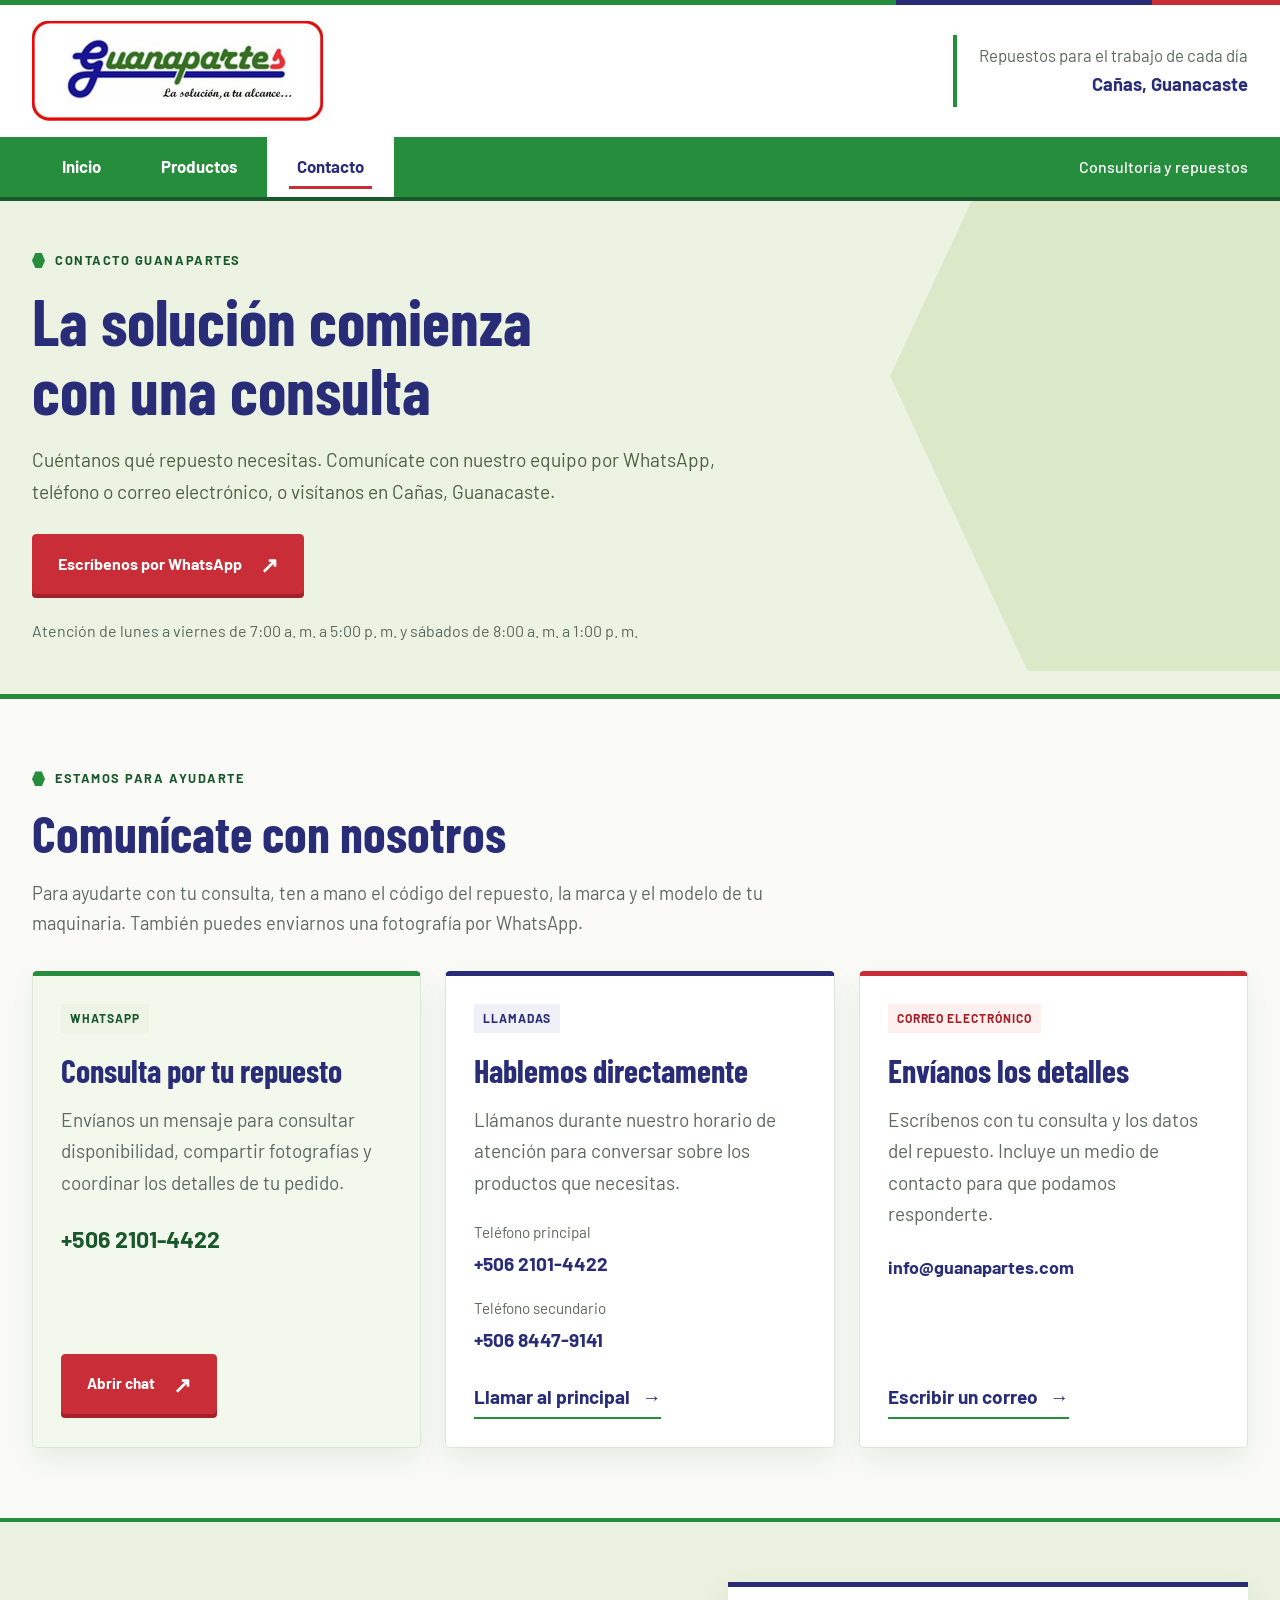
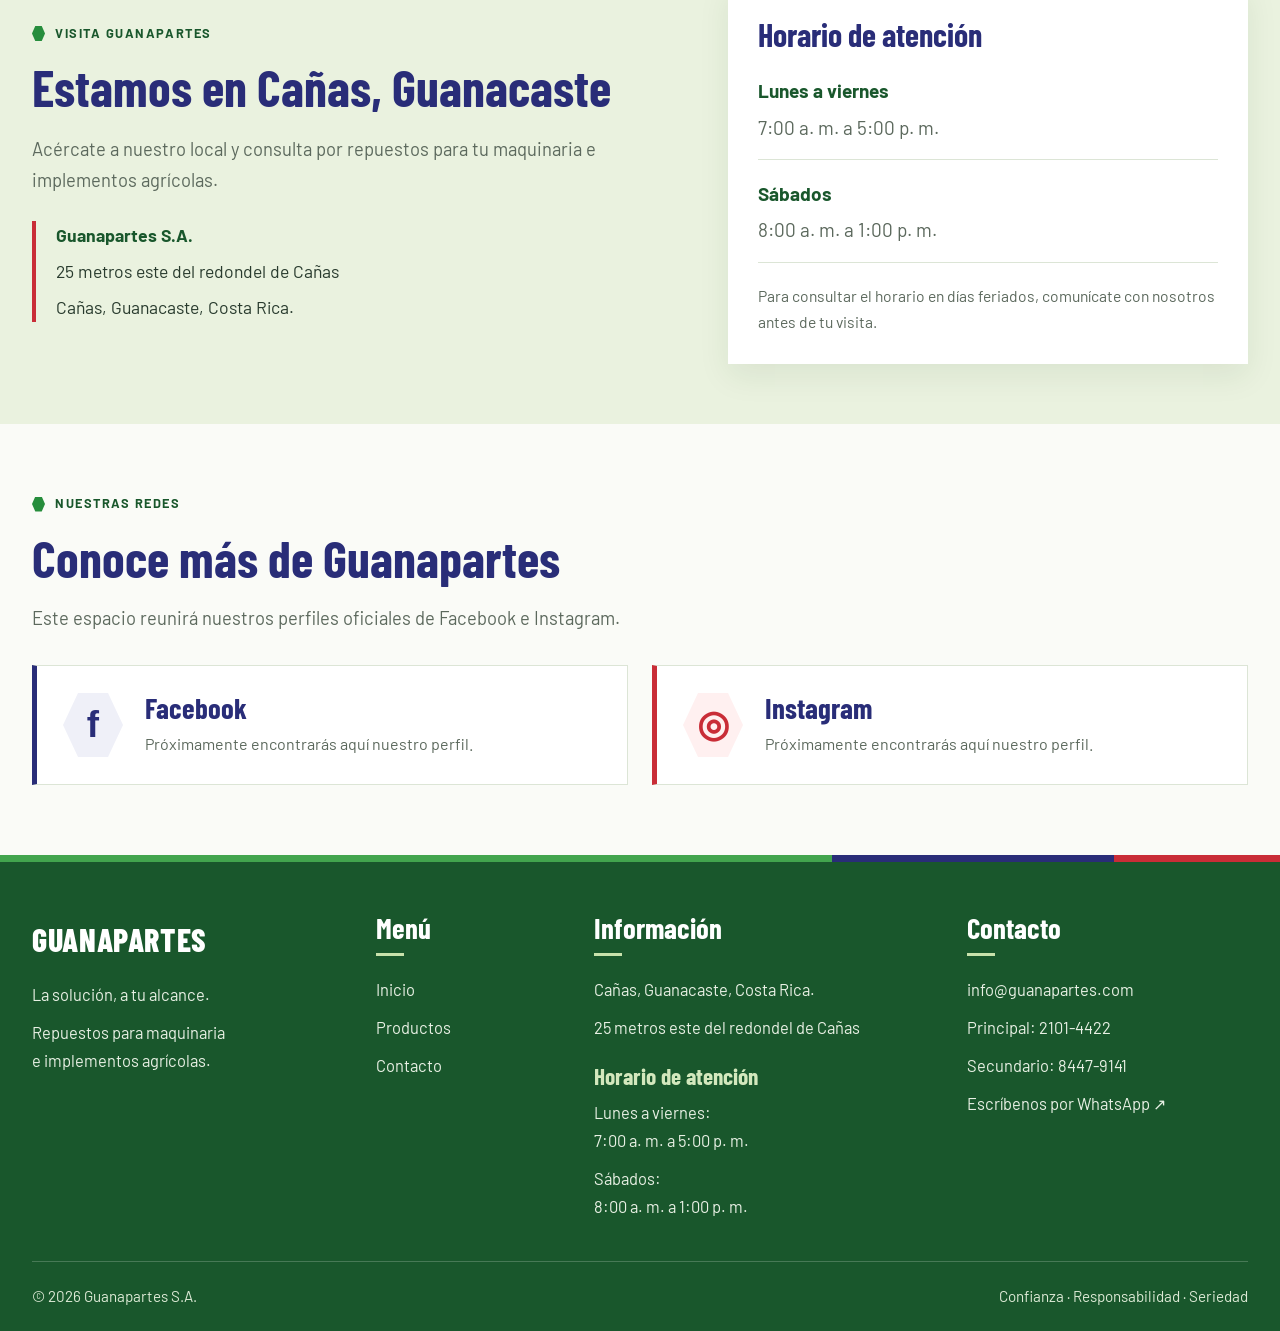
==== contacto.html @ ba45fb4c "Agregar pagina web de Guanapartes para demostracion" ====
<!DOCTYPE html>
<html lang="es">

<head>
  <meta charset="UTF-8">

  <meta
    name="viewport"
    content="width=device-width, initial-scale=1.0"
  >

  <meta
    name="description"
    content="Contacta a Guanapartes en Cañas, Guanacaste. Consulta repuestos por WhatsApp, teléfono o correo electrónico. Conoce nuestra dirección y horario de atención."
  >

  <title>Guanapartes | Contacto</title>

  <link rel="stylesheet" href="./estilos.css">

  <script src="./script.js" defer></script>
</head>

<body>

  <a class="saltar" href="#contenido">
    Saltar al contenido
  </a>

  <!-- ENCABEZADO -->
  <header>

    <div class="cabecera contenedor">

      <a
        class="logo"
        href="index.html"
        aria-label="Guanapartes, inicio"
      >
        <img
          src="logogua.jpeg"
          alt="Guanapartes — La solución, a tu alcance"
        >
      </a>

      <p class="ubicacion">
        Repuestos para el trabajo de cada día<br>
        <strong>Cañas, Guanacaste</strong>
      </p>

    </div>

    <!-- NAVEGACIÓN -->
    <div class="barra-menu">

      <nav
        class="contenedor navegacion"
        aria-label="Navegación principal"
      >

        <div id="menu" class="enlaces">

          <a href="index.html">
            Inicio
          </a>

          <a href="productos.html">
            Productos
          </a>

          <a href="contacto.html" aria-current="page">
            Contacto
          </a>

        </div>

        <p class="menu-nota">
          Consultoría y repuestos
        </p>

      </nav>

    </div>

  </header>

  <main id="contenido">

    <!-- PRESENTACIÓN DE CONTACTO -->
    <section
      class="encabezado-productos portada-contacto"
      aria-labelledby="titulo-contacto"
    >

      <div class="contenedor">

        <p class="etiqueta">
          CONTACTO GUANAPARTES
        </p>

        <h1 id="titulo-contacto">
          La solución comienza con una consulta
        </h1>

        <p class="intro">
          Cuéntanos qué repuesto necesitas. Comunícate con nuestro
          equipo por WhatsApp, teléfono o correo electrónico,
          o visítanos en Cañas, Guanacaste.
        </p>

        <a
          class="boton contacto-boton-principal"
          href="https://wa.me/50621014422?text=Hola%2C%20quisiera%20consultar%20por%20un%20repuesto%20en%20Guanapartes."
          target="_blank"
          rel="noopener noreferrer"
        >
          Escríbenos por WhatsApp
          <span aria-hidden="true">↗</span>
        </a>

        <p class="contacto-nota-portada">
          Atención de lunes a viernes de 7:00 a. m. a 5:00 p. m.
          y sábados de 8:00 a. m. a 1:00 p. m.
        </p>

      </div>

    </section>

    <!-- MEDIOS DE CONTACTO -->
    <section
      class="contenedor seccion"
      aria-labelledby="titulo-medios"
    >

      <div class="contacto-encabezado">

        <p class="etiqueta">
          ESTAMOS PARA AYUDARTE
        </p>

        <h2 id="titulo-medios">
          Comunícate con nosotros
        </h2>

        <p>
          Para ayudarte con tu consulta, ten a mano el código
          del repuesto, la marca y el modelo de tu maquinaria.
          También puedes enviarnos una fotografía por WhatsApp.
        </p>

      </div>

      <div class="contacto-tarjetas">

        <!-- WHATSAPP -->
        <article
          class="contacto-tarjeta contacto-tarjeta-verde"
          aria-labelledby="titulo-whatsapp"
        >

          <span class="contacto-distintivo">
            WHATSAPP
          </span>

          <h3 id="titulo-whatsapp">
            Consulta por tu repuesto
          </h3>

          <p>
            Envíanos un mensaje para consultar disponibilidad,
            compartir fotografías y coordinar los detalles
            de tu pedido.
          </p>

          <p class="contacto-dato">
            +506 2101-4422
          </p>

          <a
            class="boton"
            href="https://wa.me/50621014422?text=Hola%2C%20quisiera%20consultar%20por%20un%20repuesto%20en%20Guanapartes."
            target="_blank"
            rel="noopener noreferrer"
          >
            Abrir chat
            <span aria-hidden="true">↗</span>
          </a>

        </article>

        <!-- TELÉFONOS -->
        <article
          class="contacto-tarjeta contacto-tarjeta-azul"
          aria-labelledby="titulo-telefonos"
        >

          <span class="contacto-distintivo">
            LLAMADAS
          </span>

          <h3 id="titulo-telefonos">
            Hablemos directamente
          </h3>

          <p>
            Llámanos durante nuestro horario de atención
            para conversar sobre los productos que necesitas.
          </p>

          <div class="contacto-telefonos">

            <div>
              <span>Teléfono principal</span>

              <a href="tel:+50621014422">
                +506 2101-4422
              </a>
            </div>

            <div>
              <span>Teléfono secundario</span>

              <a href="tel:+50684479141">
                +506 8447-9141
              </a>
            </div>

          </div>

          <a
            class="enlace"
            href="tel:+50621014422"
          >
            Llamar al principal
            <span aria-hidden="true">→</span>
          </a>

        </article>

        <!-- CORREO -->
        <article
          class="contacto-tarjeta contacto-tarjeta-roja"
          aria-labelledby="titulo-correo"
        >

          <span class="contacto-distintivo">
            CORREO ELECTRÓNICO
          </span>

          <h3 id="titulo-correo">
            Envíanos los detalles
          </h3>

          <p>
            Escríbenos con tu consulta y los datos del repuesto.
            Incluye un medio de contacto para que podamos
            responderte.
          </p>

          <p class="contacto-correo">
            <a href="mailto:info@guanapartes.com">
              info@guanapartes.com
            </a>
          </p>

          <a
            class="enlace"
            href="mailto:info@guanapartes.com?subject=Consulta%20de%20repuestos"
          >
            Escribir un correo
            <span aria-hidden="true">→</span>
          </a>

        </article>

      </div>

    </section>

    <!-- DIRECCIÓN Y HORARIO -->
    <section
      class="contacto-visita"
      aria-labelledby="titulo-ubicacion"
    >

      <div class="contenedor contacto-visita-interior">

        <div class="contacto-direccion">

          <p class="etiqueta">
            VISITA GUANAPARTES
          </p>

          <h2 id="titulo-ubicacion">
            Estamos en Cañas, Guanacaste
          </h2>

          <p>
            Acércate a nuestro local y consulta por repuestos
            para tu maquinaria e implementos agrícolas.
          </p>

          <address>
            <strong>Guanapartes S.A.</strong>

            <span>
              25 metros este del redondel de Cañas
            </span>

            <span>
              Cañas, Guanacaste, Costa Rica.
            </span>
          </address>

        </div>

        <div class="contacto-horario">

          <h3>
            Horario de atención
          </h3>

          <dl>

            <div>
              <dt>Lunes a viernes</dt>

              <dd>
                <time datetime="07:00">7:00 a. m.</time>
                a
                <time datetime="17:00">5:00 p. m.</time>
              </dd>
            </div>

            <div>
              <dt>Sábados</dt>

              <dd>
                <time datetime="08:00">8:00 a. m.</time>
                a
                <time datetime="13:00">1:00 p. m.</time>
              </dd>
            </div>

          </dl>

          <p>
            Para consultar el horario en días feriados,
            comunícate con nosotros antes de tu visita.
          </p>

        </div>

      </div>

    </section>

    <!-- REDES SOCIALES -->
    <section
      class="contenedor seccion"
      aria-labelledby="titulo-redes"
    >

      <div class="contacto-encabezado">

        <p class="etiqueta">
          NUESTRAS REDES
        </p>

        <h2 id="titulo-redes">
          Conoce más de Guanapartes
        </h2>

        <p>
          Este espacio reunirá nuestros perfiles oficiales
          de Facebook e Instagram.
        </p>

      </div>

      <div class="contacto-redes">

        <!-- FACEBOOK -->
        <article class="contacto-red contacto-red-facebook">

          <span
            class="contacto-red-simbolo"
            aria-hidden="true"
          >
            f
          </span>

          <div>

            <h3>Facebook</h3>

            <p class="contacto-red-pendiente">
              Próximamente encontrarás aquí nuestro perfil.
            </p>

            <!--
              Cuando tengas el enlace oficial, reemplaza
              el párrafo anterior por un enlace como este:

              <a
                class="enlace"
                href="ENLACE_OFICIAL_DE_FACEBOOK"
                target="_blank"
                rel="noopener noreferrer"
              >
                Visitar Facebook
              </a>
            -->

          </div>

        </article>

        <!-- INSTAGRAM -->
        <article class="contacto-red contacto-red-instagram">

          <span
            class="contacto-red-simbolo"
            aria-hidden="true"
          >
            ◎
          </span>

          <div>

            <h3>Instagram</h3>

            <p class="contacto-red-pendiente">
              Próximamente encontrarás aquí nuestro perfil.
            </p>

            <!--
              Cuando tengas el enlace oficial, reemplaza
              el párrafo anterior por un enlace como este:

              <a
                class="enlace"
                href="ENLACE_OFICIAL_DE_INSTAGRAM"
                target="_blank"
                rel="noopener noreferrer"
              >
                Visitar Instagram
              </a>
            -->

          </div>

        </article>

      </div>

    </section>

  </main>

  <!-- PIE DE PÁGINA -->
  <footer>

    <div class="contenedor pie">

      <!-- PRESENTACIÓN -->
      <div class="pie-presentacion">

        <p class="nombre-pie">
          GUANAPARTES
        </p>

        <p>
          La solución, a tu alcance.
        </p>

        <p>
          Repuestos para maquinaria<br>
          e implementos agrícolas.
        </p>

      </div>

      <!-- NAVEGACIÓN -->
      <nav aria-label="Navegación del pie">

        <h2>Menú</h2>

        <ul>
          <li>
            <a href="index.html">Inicio</a>
          </li>

          <li>
            <a href="productos.html">Productos</a>
          </li>

          <li>
            <a href="contacto.html" aria-current="page">
              Contacto
            </a>
          </li>
        </ul>

      </nav>

      <!-- INFORMACIÓN -->
      <div>

        <h2>Información</h2>

        <p>Cañas, Guanacaste, Costa Rica.</p>

        <p>
          25 metros este del redondel de Cañas
        </p>

        <h3>Horario de atención</h3>

        <p>
          Lunes a viernes:<br>
          7:00 a. m. a 5:00 p. m.
        </p>

        <p>
          Sábados:<br>
          8:00 a. m. a 1:00 p. m.
        </p>

      </div>

      <!-- CONTACTO -->
      <div>

        <h2>Contacto</h2>

        <p>
          <a href="mailto:info@guanapartes.com">
            info@guanapartes.com
          </a>
        </p>

        <p>
          Principal:
          <a href="tel:+50621014422">
            2101-4422
          </a>
        </p>

        <p>
          Secundario:
          <a href="tel:+50684479141">
            8447-9141
          </a>
        </p>

        <p>
          <a
            href="https://wa.me/50621014422?text=Hola%2C%20quisiera%20consultar%20por%20un%20repuesto%20en%20Guanapartes."
            target="_blank"
            rel="noopener noreferrer"
          >
            Escríbenos por WhatsApp ↗
          </a>
        </p>

      </div>

    </div>

    <div class="contenedor pie-inferior">

      <p>
        © <span id="anio">2026</span> Guanapartes S.A.
      </p>

      <p>
        Confianza · Responsabilidad · Seriedad
      </p>

    </div>

  </footer>

</body>
</html>
---- estilos.css ----
@import url("https://fonts.googleapis.com/css2?family=Barlow:wght@400;500;600;700&family=Barlow+Condensed:wght@600;700;800&display=swap");

/* =========================================
   BASE Y COLORES
========================================= */

:root {
  --verde: #268d3c;
  --verde-medio: #42a54e;
  --verde-oscuro: #19572c;
  --verde-profundo: #123d22;
  --verde-claro: #edf4e6;
  --verde-luminoso: #c8e2ac;

  --azul: #292d78;
  --azul-oscuro: #20245c;
  --azul-claro: #eff0f8;

  --rojo: #c92d37;
  --rojo-oscuro: #a62029;
  --rojo-claro: #fff0f0;

  --blanco: #ffffff;
  --fondo: #fafbf7;
  --texto: #293b2e;
  --texto-suave: #5c695d;
  --borde: #dce5d6;

  --fuente-texto: "Barlow", Arial, sans-serif;
  --fuente-titulos: "Barlow Condensed", Arial, sans-serif;

  --sombra: 0 12px 30px rgba(25, 65, 30, 0.08);
}

*,
*::before,
*::after {
  box-sizing: border-box;
}

html {
  scroll-behavior: smooth;
  scroll-padding-top: 24px;
}

body {
  margin: 0;
  background: var(--fondo);
  color: var(--texto);
  font-family: var(--fuente-texto);
  font-size: 19px;
  line-height: 1.65;
}

h1,
h2,
h3,
h4,
p,
figure,
dl {
  margin: 0;
}

h1,
h2,
h3,
h4 {
  font-family: var(--fuente-titulos);
  font-weight: 700;
  line-height: 1.08;
  text-wrap: balance;
}

h2 {
  color: var(--azul);
  font-size: clamp(2.3rem, 4vw, 3.5rem);
}

h3 {
  font-size: 1.8rem;
}

p + p {
  margin-top: 16px;
}

a {
  color: inherit;
  text-decoration: none;
}

button,
input,
select,
textarea {
  font: inherit;
}

button {
  cursor: pointer;
}

button:disabled {
  cursor: default;
  opacity: 0.5;
}

img {
  display: block;
  max-width: 100%;
  height: auto;
}

[hidden] {
  display: none !important;
}

::selection {
  background: var(--verde-luminoso);
  color: var(--verde-profundo);
}

:focus-visible {
  outline: 3px solid var(--azul);
  outline-offset: 5px;
}

.contenedor {
  width: min(1240px, calc(100% - 64px));
  margin-inline: auto;
}

.seccion {
  padding-block: 70px;
}

main,
section,
.contenedor {
  min-width: 0;
}

.saltar {
  position: fixed;
  top: 12px;
  left: 12px;
  z-index: 100;
  padding: 12px 20px;
  background: var(--blanco);
  color: var(--azul);
  border: 2px solid var(--azul);
  transform: translateY(-180%);
}

.saltar:focus {
  transform: translateY(0);
}

/* =========================================
   ENCABEZADO
========================================= */

header {
  position: relative;
  z-index: 10;
  background: var(--blanco);
}

header::before {
  content: "";
  display: block;
  height: 5px;
  background: linear-gradient(
    to right,
    var(--verde) 0% 70%,
    var(--azul) 70% 90%,
    var(--rojo) 90% 100%
  );
}

.cabecera.contenedor,
.navegacion.contenedor {
  width: calc(100% - 64px);
  max-width: none;
}

.cabecera {
  display: flex;
  align-items: center;
  justify-content: space-between;
  gap: 30px;
  min-height: 122px;
  padding-block: 16px;
}

.logo {
  display: inline-flex;
  align-items: center;
  flex-shrink: 0;
}

.logo img {
  width: 320px;
  max-height: 100px;
  object-fit: contain;
  object-position: left center;
}

.ubicacion {
  margin: 0 0 0 auto;
  padding: 8px 0 8px 22px;
  border-left: 4px solid var(--verde);
  color: var(--texto-suave);
  font-size: 1.05rem;
  text-align: right;
  line-height: 1.5;
}

.ubicacion strong {
  display: inline-block;
  margin-top: 3px;
  color: var(--azul);
  font-size: 1.15rem;
}

/* =========================================
   MENÚ VERDE
========================================= */

.barra-menu {
  background: var(--verde);
  border-bottom: 4px solid var(--verde-oscuro);
}

.navegacion {
  display: flex;
  align-items: center;
  justify-content: space-between;
  gap: 24px;
}

.enlaces {
  display: flex;
  align-items: stretch;
}

.enlaces a {
  position: relative;
  display: inline-flex;
  align-items: center;
  justify-content: center;
  min-height: 60px;
  padding: 15px 30px;
  color: var(--blanco);
  font-size: 1.05rem;
  font-weight: 700;
  transition:
    color 180ms ease,
    background-color 180ms ease;
}

.enlaces a:hover {
  background: var(--verde-oscuro);
}

.enlaces a[aria-current="page"] {
  background: var(--blanco);
  color: var(--azul);
}

.enlaces a[aria-current="page"]::after {
  content: "";
  position: absolute;
  right: 22px;
  bottom: 8px;
  left: 22px;
  height: 3px;
  background: var(--rojo);
}

.enlaces a:focus-visible {
  outline-color: var(--blanco);
  outline-offset: -6px;
}

.enlaces a[aria-current="page"]:focus-visible {
  outline-color: var(--azul);
}

.menu-nota {
  margin: 0;
  color: var(--blanco);
  font-size: 1rem;
  font-weight: 500;
}

/* =========================================
   ELEMENTOS COMPARTIDOS
========================================= */

.etiqueta {
  display: flex;
  align-items: center;
  gap: 10px;
  margin-bottom: 16px;
  color: var(--verde-oscuro);
  font-size: 0.8rem;
  font-weight: 700;
  line-height: 1.5;
  letter-spacing: 0.12em;
  text-transform: uppercase;
}

.etiqueta::before {
  content: "";
  flex-shrink: 0;
  width: 13px;
  height: 15px;
  background: var(--verde);
  clip-path: polygon(
    25% 0,
    75% 0,
    100% 50%,
    75% 100%,
    25% 100%,
    0 50%
  );
}

.boton {
  display: inline-flex;
  align-items: center;
  justify-content: center;
  gap: 18px;
  min-height: 52px;
  padding: 14px 25px;
  border: 1px solid var(--rojo);
  border-radius: 4px;
  background: var(--rojo);
  color: var(--blanco);
  font-size: 1rem;
  font-weight: 700;
  line-height: 1.4;
  text-align: center;
  box-shadow: 0 4px 0 var(--rojo-oscuro);
  transition:
    background-color 180ms ease,
    transform 180ms ease,
    box-shadow 180ms ease;
}

.boton:hover {
  background: var(--rojo-oscuro);
  transform: translateY(-2px);
  box-shadow: 0 6px 0 #841b23;
}

.boton:active {
  transform: translateY(2px);
  box-shadow: 0 1px 0 var(--rojo-oscuro);
}

.boton span {
  font-size: 1.35rem;
}

.enlace,
.enlace-banner {
  display: inline-flex;
  align-items: center;
  gap: 12px;
  width: fit-content;
  padding-bottom: 4px;
  border-bottom: 2px solid var(--verde);
  color: var(--azul);
  font-weight: 700;
}

.enlace:hover,
.enlace-banner:hover {
  border-bottom-color: var(--rojo);
  color: var(--verde-oscuro);
}

/* =========================================
   BIENVENIDA
   Fondo claro y panel verde diagonal.
========================================= */

.bienvenida {
  position: relative;
  isolation: isolate;
  display: grid;
  grid-template-columns: minmax(0, 1.05fr) minmax(0, 0.95fr);
  align-items: center;
  gap: clamp(30px, 4vw, 65px);
  padding: 46px clamp(24px, 4vw, 72px);
  overflow: hidden;
  background: #f4f7ec;
  border-bottom: 1px solid var(--borde);
}

.bienvenida::before {
  content: "";
  position: absolute;
  z-index: -1;
  inset: 0 0 0 48%;
  background: var(--verde);
  clip-path: polygon(
    25% 0,
    100% 0,
    100% 100%,
    0 100%
  );
  pointer-events: none;
}

.bienvenida::after {
  content: "";
  position: absolute;
  z-index: -1;
  top: -65px;
  right: -90px;
  width: 370px;
  height: 400px;
  background: rgba(255, 255, 255, 0.12);
  clip-path: polygon(
    25% 0,
    75% 0,
    100% 50%,
    75% 100%,
    25% 100%,
    0 50%
  );
  pointer-events: none;
}

.bienvenida-interior.contenedor {
  grid-column: 1;
  grid-row: 1;
  width: 100%;
  max-width: none;
  margin: 0;
  padding: 0;
}

.bienvenida .etiqueta {
  color: var(--verde-oscuro);
}

.bienvenida h1 {
  max-width: 660px;
  margin-bottom: 22px;
  color: var(--azul);
  font-size: clamp(3.2rem, 5.4vw, 5.2rem);
  font-weight: 800;
  line-height: 0.98;
  letter-spacing: -0.015em;
}

.bienvenida h1 span {
  color: var(--verde-oscuro);
}

.bienvenida .intro {
  max-width: 510px;
  margin-bottom: 27px;
  color: #465940;
  font-size: 1.2rem;
  line-height: 1.6;
}

.acciones-banner {
  display: flex;
  align-items: center;
  flex-wrap: wrap;
  gap: 24px;
  padding-bottom: 7px;
}

.imagen-banner {
  grid-column: 2;
  grid-row: 1;
  justify-self: center;
  width: 100%;
  height: auto;
  max-height: 350px;
  padding: 7px;
  border: 1px solid #d5dfcb;
  border-radius: 4px;
  background: var(--blanco);
  object-fit: contain;
  box-shadow: 0 18px 35px rgba(13, 58, 25, 0.2);
}

/* =========================================
   QUIÉNES SOMOS
========================================= */

.empresa {
  display: grid;
  grid-template-columns: minmax(0, 0.95fr) minmax(0, 1.05fr);
  align-items: center;
  gap: 60px;
  padding-block: 70px;
}

.empresa h2 {
  max-width: 520px;
}

.detalle-colores {
  display: flex;
  gap: 6px;
  margin-top: 25px;
}

.detalle-colores span {
  display: block;
  width: 32px;
  height: 7px;
  transform: skewX(-25deg);
}

.detalle-colores span:nth-child(1) {
  width: 95px;
  background: var(--verde);
}

.detalle-colores span:nth-child(2) {
  background: var(--azul);
}

.detalle-colores span:nth-child(3) {
  background: var(--rojo);
}

.resumen {
  padding: 10px 0 10px 30px;
  border-left: 4px solid var(--verde);
}

.resumen p {
  color: var(--texto-suave);
  font-size: 1.15rem;
  line-height: 1.75;
}

.resumen .enlace {
  margin-top: 22px;
}

/* =========================================
   MARCAS
   Fondo claro y cabecera con acento azul.
========================================= */

.seccion-marcas,
.marcas-fondo {
  position: relative;
  isolation: isolate;
  padding-block: 60px 70px;
  overflow: hidden;
  background: #eaf2df;
  border-top: 1px solid #d5e2c8;
}

.seccion-marcas::before,
.marcas-fondo::before {
  content: "";
  position: absolute;
  z-index: -1;
  right: -190px;
  bottom: -140px;
  width: 560px;
  height: 600px;
  background: #dce9cc;
  clip-path: polygon(
    25% 0,
    75% 0,
    100% 50%,
    75% 100%,
    25% 100%,
    0 50%
  );
  pointer-events: none;
}

.encabezado-marcas {
  display: flex;
  align-items: flex-end;
  justify-content: space-between;
  gap: 40px;
  margin-bottom: 32px;
}

.encabezado-marcas > div {
  max-width: 720px;
}

.encabezado-marcas > p {
  max-width: 320px;
  padding-left: 20px;
  border-left: 3px solid var(--azul);
  color: #4c6043;
  font-size: 1.08rem;
}

/* =========================================
   CARRUSEL
========================================= */

.carrusel {
  overflow: hidden;
  border: 1px solid #cfddc3;
  border-top: 5px solid var(--verde);
  border-radius: 6px;
  background: var(--blanco);
  box-shadow: var(--sombra);
}

.diapositivas {
  display: grid;
  background: var(--blanco);
}

.diapositiva {
  grid-area: 1 / 1;
  min-width: 0;
}

.carrusel.preparado .diapositiva {
  position: relative;
  z-index: 0;
  opacity: 0;
  visibility: hidden;
  pointer-events: none;
  transition:
    opacity 850ms ease,
    visibility 850ms ease;
}

.carrusel.preparado .diapositiva.is-active {
  z-index: 1;
  opacity: 1;
  visibility: visible;
  pointer-events: auto;
}

.diapositiva img {
  width: 100%;
  height: clamp(270px, 33vw, 430px);
  padding: 12px;
  object-fit: contain;
  object-position: center;
  background: var(--blanco);
}

.rotulo-marca {
  position: relative;
  isolation: isolate;
  display: flex;
  align-items: center;
  justify-content: space-between;
  flex-wrap: wrap;
  gap: 10px 24px;
  padding: 20px 30px;
  overflow: hidden;
  border-left: 7px solid var(--rojo);
  background: var(--azul);
  color: var(--blanco);
}

.rotulo-marca::after {
  content: "";
  position: absolute;
  z-index: -1;
  inset: 0 0 0 65%;
  background: var(--azul-oscuro);
  clip-path: polygon(
    20% 0,
    100% 0,
    100% 100%,
    0 100%
  );
}

.rotulo-marca span {
  font-size: 0.8rem;
  font-weight: 600;
  letter-spacing: 0.12em;
}

.rotulo-marca h3 {
  color: var(--blanco);
  font-size: 2rem;
}

.controles {
  position: relative;
  z-index: 2;
  display: flex;
  align-items: center;
  justify-content: center;
  flex-wrap: wrap;
  gap: 12px;
  padding: 16px 22px;
  background: #f8faf4;
  border-top: 1px solid var(--borde);
}

#anterior,
#siguiente {
  display: inline-flex;
  align-items: center;
  justify-content: center;
  width: 46px;
  height: 46px;
  padding: 0;
  border: 1px solid var(--verde);
  border-radius: 4px;
  background: var(--verde);
  color: var(--blanco);
  font-size: 1.5rem;
  line-height: 1;
}

#anterior:not(:disabled):hover,
#siguiente:not(:disabled):hover {
  background: var(--verde-oscuro);
  border-color: var(--verde-oscuro);
}

.indicadores {
  display: flex;
  align-items: center;
  justify-content: center;
  flex-wrap: wrap;
  max-width: 100%;
  gap: 2px;
}

.indicadores button {
  position: relative;
  width: 32px;
  height: 44px;
  padding: 0;
  border: 0;
  border-radius: 4px;
  background: transparent;
}

.indicadores button::before {
  content: "";
  position: absolute;
  top: 50%;
  left: 50%;
  width: 10px;
  height: 10px;
  border-radius: 50%;
  background: #a7b49d;
  transform: translate(-50%, -50%);
  transition:
    width 180ms ease,
    background-color 180ms ease;
}

.indicadores button[aria-pressed="true"]::before {
  width: 24px;
  border-radius: 8px;
  background: var(--rojo);
}

.indicadores button:not(:disabled):hover::before {
  background: var(--verde);
}

#contador {
  min-width: 64px;
  color: var(--azul);
  font-size: 1rem;
  font-weight: 700;
  text-align: center;
  font-variant-numeric: tabular-nums;
}

#pausa {
  min-height: 44px;
  padding: 8px 16px;
  border: 1px solid #cbd8c0;
  border-radius: 4px;
  background: var(--blanco);
  color: var(--azul);
  font-size: 1rem;
  font-weight: 600;
}

#pausa:not(:disabled):hover {
  background: var(--verde-claro);
}

/* =========================================
   PORTADAS DE PRODUCTOS Y CONTACTO
========================================= */

.encabezado-productos {
  position: relative;
  isolation: isolate;
  padding-block: 50px;
  overflow: hidden;
  border-bottom: 5px solid var(--verde);
  background: #edf3e3;
}

.encabezado-productos::after {
  content: "";
  position: absolute;
  z-index: -1;
  top: -120px;
  right: -160px;
  width: 550px;
  height: 590px;
  background: #dce9c9;
  clip-path: polygon(
    25% 0,
    75% 0,
    100% 50%,
    75% 100%,
    25% 100%,
    0 50%
  );
  pointer-events: none;
}

.encabezado-productos h1 {
  max-width: 900px;
  margin-bottom: 20px;
  color: var(--azul);
  font-size: clamp(3rem, 5vw, 4.5rem);
}

.encabezado-productos .intro {
  max-width: 750px;
  color: #4c6043;
  font-size: 1.2rem;
}

.aviso-catalogo {
  max-width: 900px;
  margin-top: 25px;
  padding: 18px 22px;
  border-left: 4px solid var(--azul);
  background: var(--blanco);
  font-size: 1.05rem;
}

/* =========================================
   CATÁLOGO DE PRODUCTOS
========================================= */

.seleccion-marcas {
  padding-block: 32px;
}

.seleccion-marcas h2 {
  margin-bottom: 20px;
  font-size: 2rem;
}

.menu-marcas {
  display: flex;
  flex-wrap: wrap;
  gap: 12px;
  margin: 0;
  padding: 0;
  list-style: none;
}

.enlace-marca {
  display: inline-flex;
  align-items: center;
  justify-content: center;
  min-height: 48px;
  padding: 10px 20px;
  border: 1px solid var(--borde);
  border-bottom: 3px solid var(--verde);
  border-radius: 3px;
  background: var(--blanco);
  color: var(--verde-oscuro);
  font-size: 1rem;
  font-weight: 700;
}

.enlace-marca:hover {
  border-color: var(--verde);
  background: var(--verde);
  color: var(--blanco);
}

.grupo-marca {
  padding-block: 36px;
  scroll-margin-top: 24px;
}

.encabezado-marca {
  display: flex;
  align-items: center;
  justify-content: space-between;
  flex-wrap: wrap;
  gap: 16px;
  margin-bottom: 26px;
  padding-bottom: 18px;
  border-bottom: 2px solid var(--borde);
}

.encabezado-marca h2 {
  padding-left: 16px;
  border-left: 5px solid var(--rojo);
  font-size: 2.5rem;
}

.encabezado-marca p {
  color: var(--texto-suave);
}

.lista-productos {
  display: grid;
  grid-template-columns: repeat(2, minmax(0, 1fr));
  gap: 26px;
}

.tarjeta-producto {
  min-width: 0;
  overflow: hidden;
  border: 1px solid var(--borde);
  border-top: 4px solid var(--verde);
  border-radius: 5px;
  background: var(--blanco);
  box-shadow: var(--sombra);
  transition:
    transform 180ms ease,
    border-color 180ms ease;
}

.tarjeta-producto:hover {
  transform: translateY(-4px);
  border-top-color: var(--azul);
}

.contenido-producto {
  padding: 28px;
}

.marca-producto {
  display: inline-block;
  margin-bottom: 16px;
  padding: 5px 10px;
  background: var(--verde-claro);
  color: var(--verde-oscuro);
  font-size: 0.8rem;
  font-weight: 700;
  letter-spacing: 0.06em;
  text-transform: uppercase;
}

.tarjeta-producto h3 {
  margin-bottom: 20px;
  color: var(--azul);
  font-size: 2rem;
}

.datos-producto {
  display: grid;
  grid-template-columns: repeat(2, minmax(0, 1fr));
  gap: 18px;
  margin-block: 20px;
}

.datos-producto > div {
  min-width: 0;
  padding-bottom: 12px;
  border-bottom: 1px solid var(--borde);
}

.datos-producto dt {
  color: var(--texto-suave);
  font-size: 0.95rem;
}

.datos-producto dd {
  margin: 4px 0 0;
  font-size: 1.05rem;
  font-weight: 600;
  overflow-wrap: anywhere;
}

.nota-producto {
  margin-block: 20px;
  padding: 14px 16px;
  border-left: 3px solid var(--azul);
  background: var(--azul-claro);
  color: var(--texto-suave);
  font-size: 1rem;
}

.tarjeta-producto .boton {
  margin-block: 6px;
}

.ayuda-catalogo {
  margin-block: 36px 60px;
  padding: 32px;
  border-left: 5px solid var(--rojo);
  background: var(--verde-claro);
}

.ayuda-catalogo h2 {
  margin-bottom: 14px;
  font-size: 2.4rem;
}

.ayuda-catalogo p {
  max-width: 780px;
  color: var(--texto-suave);
}

.ayuda-catalogo .boton,
.ayuda-catalogo .enlace {
  margin-top: 22px;
}

/* =========================================
   CONTACTO
========================================= */

.contacto-boton-principal {
  margin-block: 26px 10px;
}

.contacto-nota-portada {
  margin-top: 14px;
  color: var(--texto-suave);
  font-size: 1rem;
}

.contacto-encabezado {
  max-width: 800px;
  margin-bottom: 32px;
}

.contacto-encabezado > p:last-child {
  margin-top: 18px;
  color: var(--texto-suave);
  font-size: 1.15rem;
}

.contacto-tarjetas {
  display: grid;
  grid-template-columns: repeat(3, minmax(0, 1fr));
  gap: 24px;
}

.contacto-tarjeta {
  display: flex;
  align-items: flex-start;
  flex-direction: column;
  min-width: 0;
  padding: 28px;
  border: 1px solid var(--borde);
  border-top: 5px solid var(--verde);
  border-radius: 5px;
  background: var(--blanco);
  box-shadow: var(--sombra);
}

.contacto-tarjeta-verde {
  background: #f3f8ed;
}

.contacto-tarjeta-azul {
  border-top-color: var(--azul);
}

.contacto-tarjeta-roja {
  border-top-color: var(--rojo);
}

.contacto-distintivo {
  display: inline-block;
  margin-bottom: 20px;
  padding: 5px 9px;
  background: var(--verde-claro);
  color: var(--verde-oscuro);
  font-size: 0.75rem;
  font-weight: 700;
  letter-spacing: 0.08em;
}

.contacto-tarjeta-azul .contacto-distintivo {
  background: var(--azul-claro);
  color: var(--azul);
}

.contacto-tarjeta-roja .contacto-distintivo {
  background: var(--rojo-claro);
  color: var(--rojo-oscuro);
}

.contacto-tarjeta h3 {
  margin-bottom: 16px;
  color: var(--azul);
  font-size: 2rem;
}

.contacto-tarjeta > p {
  color: var(--texto-suave);
}

.contacto-tarjeta .contacto-dato {
  margin-block: 22px;
  color: var(--verde-oscuro);
  font-size: 1.45rem;
  font-weight: 700;
}

.contacto-tarjeta > .boton,
.contacto-tarjeta > .enlace {
  margin-top: auto;
}

.contacto-tarjeta > .boton {
  margin-bottom: 5px;
  font-size: 0.95rem;
}

.contacto-telefonos {
  display: grid;
  gap: 16px;
  width: 100%;
  margin-block: 22px 26px;
}

.contacto-telefonos > div {
  display: grid;
  gap: 3px;
}

.contacto-telefonos span {
  color: var(--texto-suave);
  font-size: 0.95rem;
}

.contacto-telefonos a {
  width: fit-content;
  color: var(--azul);
  font-size: 1.2rem;
  font-weight: 700;
}

.contacto-telefonos a:hover,
.contacto-correo a:hover {
  text-decoration: underline;
  text-underline-offset: 4px;
}

.contacto-tarjeta .contacto-correo {
  width: 100%;
  margin-block: 24px 28px;
  color: var(--azul);
  font-size: 1.12rem;
  font-weight: 700;
  overflow-wrap: anywhere;
}

.contacto-visita {
  padding-block: 60px;
  border-top: 4px solid var(--verde);
  background: #eaf2df;
}

.contacto-visita-interior {
  display: grid;
  grid-template-columns: minmax(0, 1.1fr) minmax(0, 0.9fr);
  align-items: center;
  gap: 60px;
}

.contacto-direccion h2 {
  margin-bottom: 20px;
}

.contacto-direccion > p:not(.etiqueta) {
  color: var(--texto-suave);
  font-size: 1.15rem;
}

.contacto-direccion address {
  display: grid;
  gap: 7px;
  margin-top: 26px;
  padding-left: 20px;
  border-left: 4px solid var(--rojo);
  font-style: normal;
  font-size: 1.1rem;
}

.contacto-direccion address strong {
  color: var(--verde-oscuro);
}

.contacto-horario {
  padding: 30px;
  border-top: 5px solid var(--azul);
  background: var(--blanco);
  box-shadow: var(--sombra);
}

.contacto-horario h3 {
  margin-bottom: 24px;
  color: var(--azul);
  font-size: 2rem;
}

.contacto-horario dl {
  display: grid;
  gap: 18px;
}

.contacto-horario dl > div {
  display: grid;
  gap: 5px;
  padding-bottom: 16px;
  border-bottom: 1px solid var(--borde);
}

.contacto-horario dt {
  color: var(--verde-oscuro);
  font-weight: 700;
}

.contacto-horario dd {
  margin: 0;
  color: var(--texto-suave);
}

.contacto-horario > p {
  margin-top: 20px;
  color: var(--texto-suave);
  font-size: 0.98rem;
}

.contacto-redes {
  display: grid;
  grid-template-columns: repeat(2, minmax(0, 1fr));
  gap: 24px;
}

.contacto-red {
  display: flex;
  align-items: center;
  gap: 22px;
  min-width: 0;
  padding: 26px;
  border: 1px solid var(--borde);
  border-left: 5px solid var(--azul);
  background: var(--blanco);
}

.contacto-red > div {
  min-width: 0;
}

.contacto-red-instagram {
  border-left-color: var(--rojo);
}

.contacto-red-simbolo {
  display: flex;
  align-items: center;
  justify-content: center;
  flex-shrink: 0;
  width: 60px;
  height: 64px;
  background: var(--azul-claro);
  color: var(--azul);
  font-family: Arial, sans-serif;
  font-size: 2.3rem;
  font-weight: 700;
  line-height: 1;
  clip-path: polygon(
    25% 0,
    75% 0,
    100% 50%,
    75% 100%,
    25% 100%,
    0 50%
  );
}

.contacto-red-instagram .contacto-red-simbolo {
  background: var(--rojo-claro);
  color: var(--rojo);
}

.contacto-red h3 {
  margin-bottom: 8px;
  color: var(--azul);
}

.contacto-red-pendiente {
  color: var(--texto-suave);
  font-size: 1rem;
}

/* =========================================
   PIE DE PÁGINA
   Verde corporativo y franja de tres colores.
========================================= */

footer {
  background: var(--verde-oscuro);
  color: #e8f0e4;
}

footer::before {
  content: "";
  display: block;
  height: 7px;
  background: linear-gradient(
    to right,
    var(--verde-medio) 0% 65%,
    var(--azul) 65% 87%,
    var(--rojo) 87% 100%
  );
}

.pie {
  display: grid;
  grid-template-columns: 1.1fr 0.65fr 1.2fr 1fr;
  gap: 35px;
  padding-block: 50px 40px;
}

.pie > * {
  min-width: 0;
}

.pie h2 {
  margin-bottom: 20px;
  color: var(--blanco);
  font-size: 1.8rem;
}

.pie h2::after {
  content: "";
  display: block;
  width: 28px;
  height: 3px;
  margin-top: 10px;
  background: var(--verde-luminoso);
}

.pie h3 {
  margin-top: 22px;
  margin-bottom: 10px;
  color: #d3e8bd;
  font-size: 1.45rem;
}

.pie .nombre-pie {
  margin-bottom: 15px;
  color: var(--blanco);
  font-family: var(--fuente-titulos);
  font-size: 2rem;
  font-weight: 800;
  letter-spacing: 0.02em;
}

.pie p,
.pie li,
.pie a {
  font-size: 1.03rem;
  line-height: 1.7;
}

.pie p + p {
  margin-top: 10px;
}

.pie ul {
  display: grid;
  gap: 10px;
  margin: 0;
  padding: 0;
  list-style: none;
}

.pie a {
  overflow-wrap: anywhere;
}

.pie a:hover {
  color: var(--blanco);
  text-decoration: underline;
  text-underline-offset: 4px;
}

footer a:focus-visible {
  outline-color: var(--blanco);
}

.pie-inferior {
  display: flex;
  align-items: center;
  justify-content: space-between;
  flex-wrap: wrap;
  gap: 14px 28px;
  padding-block: 22px;
  border-top: 1px solid rgba(255, 255, 255, 0.2);
}

.pie-inferior p {
  margin: 0;
  color: #dce9d5;
  font-size: 0.95rem;
}

/* =========================================
   TABLETAS Y PANTALLAS MEDIANAS
========================================= */

@media (max-width: 1100px) {
  .logo img {
    width: 280px;
  }

  .bienvenida {
    gap: 28px;
    padding-inline: 32px;
  }

  .bienvenida::before {
    left: 53%;
  }

  .empresa {
    gap: 35px;
  }

  .pie {
    grid-template-columns: repeat(2, minmax(0, 1fr));
    gap: 35px 50px;
  }
}

@media (max-width: 1000px) {
  .contacto-tarjetas {
    grid-template-columns: repeat(2, minmax(0, 1fr));
  }

  .contacto-tarjeta:last-child {
    grid-column: 1 / -1;
  }

  .contacto-visita-interior {
    gap: 35px;
  }
}

@media (max-width: 850px) {
  .contenedor {
    width: calc(100% - 44px);
  }

  .cabecera.contenedor,
  .navegacion.contenedor {
    width: calc(100% - 40px);
  }

  .cabecera {
    min-height: 110px;
    gap: 22px;
  }

  .logo img {
    width: 250px;
  }

  .ubicacion {
    font-size: 0.95rem;
  }

  .ubicacion strong {
    font-size: 1.05rem;
  }

  .menu-nota {
    display: none;
  }

  .bienvenida {
    grid-template-columns: 1fr;
    gap: 34px;
    padding: 36px 28px;
  }

  .bienvenida::before {
    inset: auto 0 0;
    height: 170px;
    clip-path: polygon(
      0 35%,
      100% 0,
      100% 100%,
      0 100%
    );
  }

  .bienvenida::after {
    display: none;
  }

  .bienvenida h1 {
    font-size: clamp(3.2rem, 8vw, 4.6rem);
  }

  .bienvenida .intro {
    max-width: 650px;
  }

  .imagen-banner {
    grid-column: 1;
    grid-row: 2;
    width: min(100%, 620px);
    max-height: 285px;
  }

  .empresa {
    grid-template-columns: 1fr;
    gap: 28px;
    padding-block: 52px;
  }

  .empresa h2 {
    max-width: 700px;
  }

  .encabezado-marcas {
    display: block;
  }

  .encabezado-marcas > p {
    max-width: 650px;
    margin-top: 20px;
  }

  .datos-producto {
    grid-template-columns: 1fr;
  }
}

@media (max-width: 750px) {
  .contacto-visita-interior,
  .contacto-redes {
    grid-template-columns: 1fr;
  }
}


@media (max-width: 600px) {
  body {
    font-size: 18px;
  }

  .contenedor {
    width: calc(100% - 36px);
  }

  .seccion {
    padding-block: 44px;
  }

  .cabecera.contenedor,
  .navegacion.contenedor {
    width: calc(100% - 28px);
  }

  .cabecera {
    min-height: 96px;
    gap: 12px;
    padding-block: 14px;
  }

  .logo {
    flex: 0 1 52%;
    min-width: 0;
  }

  .logo img {
    width: 100%;
    max-height: 78px;
  }

  .ubicacion {
    flex: 0 1 45%;
    min-width: 0;
    padding: 4px 0 4px 10px;
    border-left-width: 3px;
    font-size: 0.8rem;
    line-height: 1.45;
  }

  .ubicacion strong {
    font-size: 0.88rem;
  }

  .navegacion {
    display: block;
  }

  .enlaces {
    width: 100%;
  }

  .enlaces a {
    flex: 1;
    min-height: 56px;
    padding: 14px 8px;
    font-size: 1rem;
  }

  .bienvenida {
    padding: 30px 22px 34px;
  }

  .bienvenida h1 {
    font-size: clamp(3rem, 12vw, 4rem);
  }

  .bienvenida .intro {
    font-size: 1.1rem;
  }

  .etiqueta {
    font-size: 0.73rem;
    letter-spacing: 0.08em;
  }

  .acciones-banner {
    align-items: flex-start;
    flex-direction: column;
    gap: 23px;
  }

  .imagen-banner {
    max-height: 240px;
    padding: 5px;
  }

  .empresa {
    padding-block: 44px;
  }

  .resumen {
    padding-left: 20px;
  }

  .resumen p {
    font-size: 1.08rem;
  }

  .seccion-marcas,
  .marcas-fondo {
    padding-block: 44px;
  }

  .diapositiva img {
    height: clamp(210px, 65vw, 330px);
    padding: 8px;
  }

  .rotulo-marca {
    align-items: flex-start;
    flex-direction: column;
    gap: 7px;
    padding: 17px 20px;
  }

  .rotulo-marca span {
    font-size: 0.73rem;
  }

  .rotulo-marca h3 {
    font-size: 1.9rem;
  }

  .controles {
    gap: 10px;
    padding: 12px;
  }

  .indicadores {
    order: -1;
    flex-basis: 100%;
  }

  .indicadores button {
    width: 29px;
  }

  #anterior,
  #siguiente {
    width: 44px;
    height: 44px;
  }

  .encabezado-productos {
    padding-block: 36px;
  }

  .encabezado-productos h1 {
    font-size: 3rem;
  }

  .encabezado-productos .intro {
    font-size: 1.1rem;
  }

  .aviso-catalogo {
    padding: 16px 18px;
    font-size: 1rem;
  }

  .menu-marcas {
    gap: 10px;
  }

  .enlace-marca {
    padding: 10px 15px;
    font-size: 0.95rem;
  }

  .lista-productos {
    grid-template-columns: 1fr;
    gap: 22px;
  }

  .contenido-producto {
    padding: 24px;
  }

  .ayuda-catalogo {
    margin-block: 28px 44px;
    padding: 25px 22px;
  }

  .contacto-tarjetas {
    grid-template-columns: 1fr;
  }

  .contacto-tarjeta:last-child {
    grid-column: auto;
  }

  .contacto-tarjeta {
    padding: 26px 22px;
  }

  .contacto-tarjeta > .boton,
  .contacto-tarjeta > .enlace {
    margin-top: 8px;
  }

  .contacto-visita {
    padding-block: 44px;
  }

  .contacto-horario {
    padding: 26px 22px;
  }

  .contacto-red {
    gap: 16px;
    padding: 22px 18px;
  }

  .contacto-red-simbolo {
    width: 48px;
    height: 54px;
    font-size: 2rem;
  }

  .pie {
    grid-template-columns: 1fr;
    gap: 30px;
    padding-block: 40px 30px;
  }

  .pie-inferior {
    align-items: flex-start;
    flex-direction: column;
    gap: 8px;
  }
}

/* =========================================
   ACCESIBILIDAD
========================================= */

@media (prefers-reduced-motion: reduce) {
  html {
    scroll-behavior: auto;
  }

  *,
  *::before,
  *::after {
    animation: none !important;
    transition: none !important;
  }
}
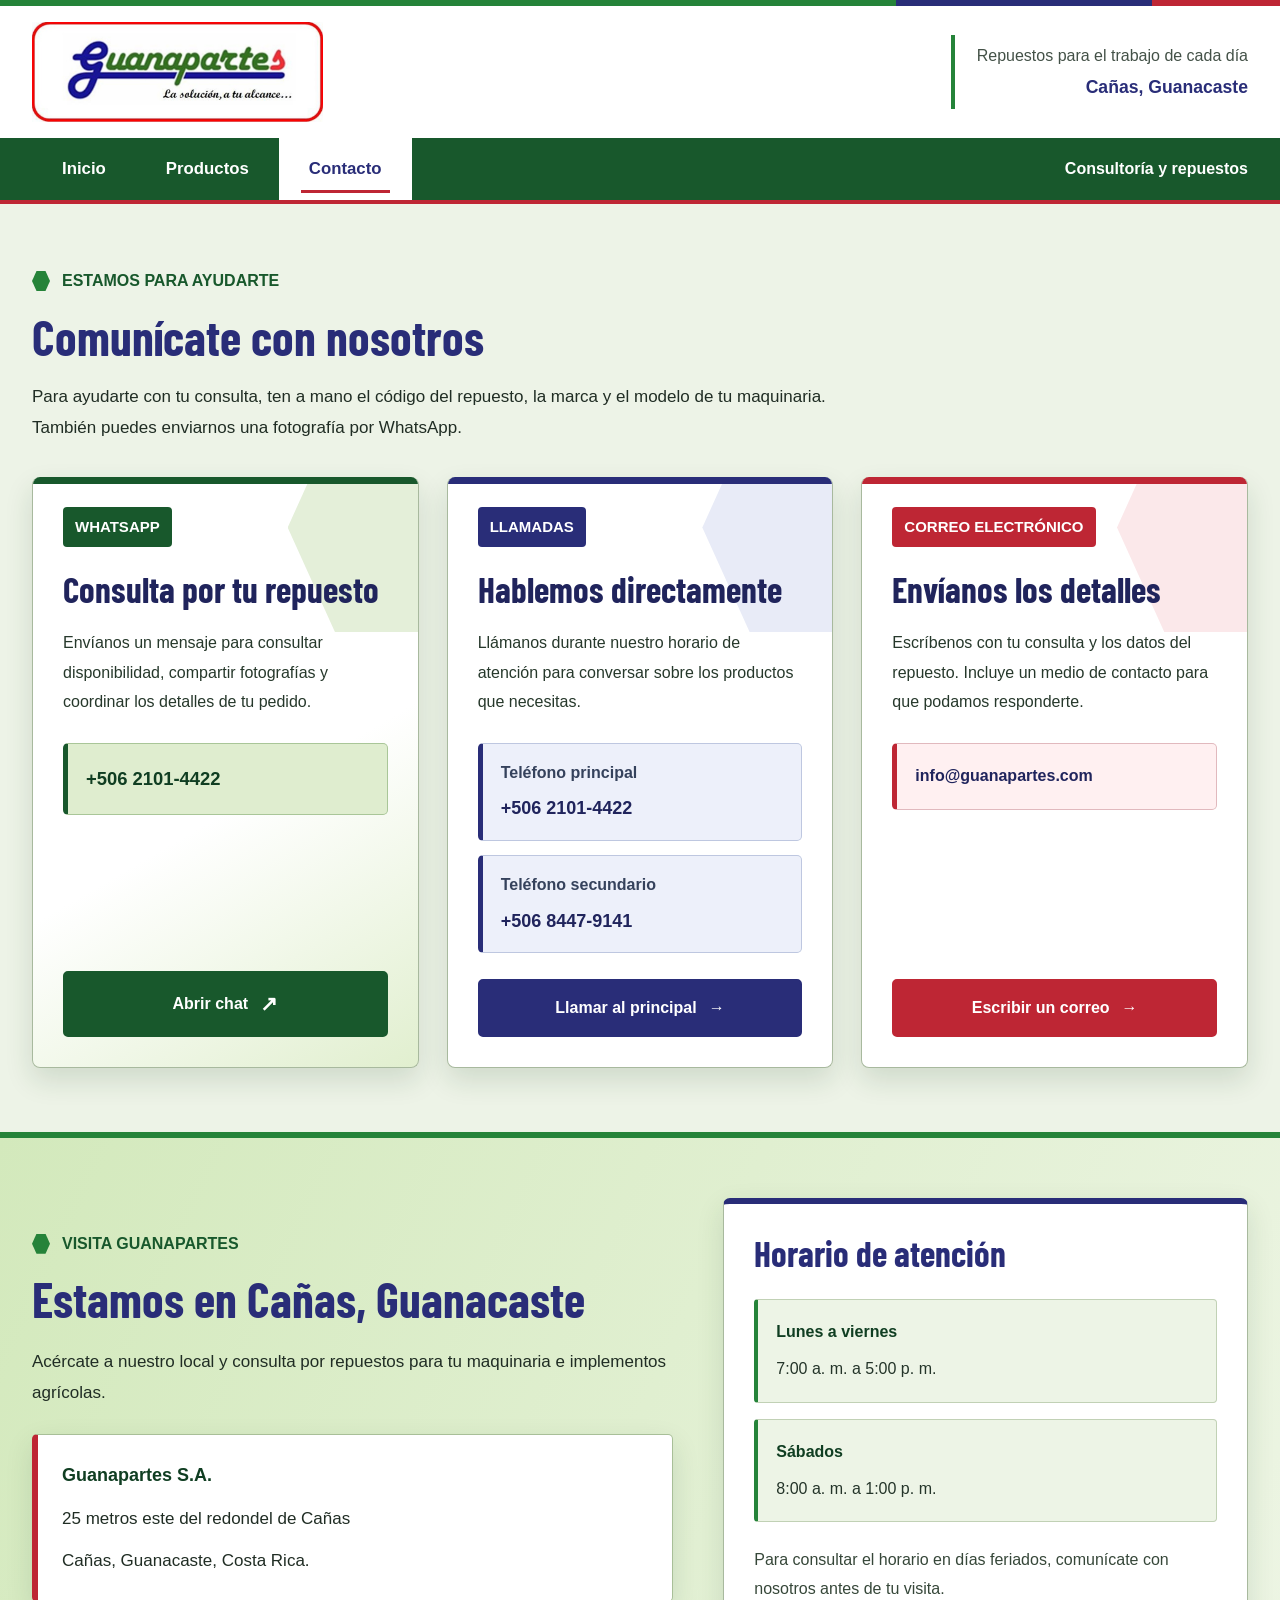
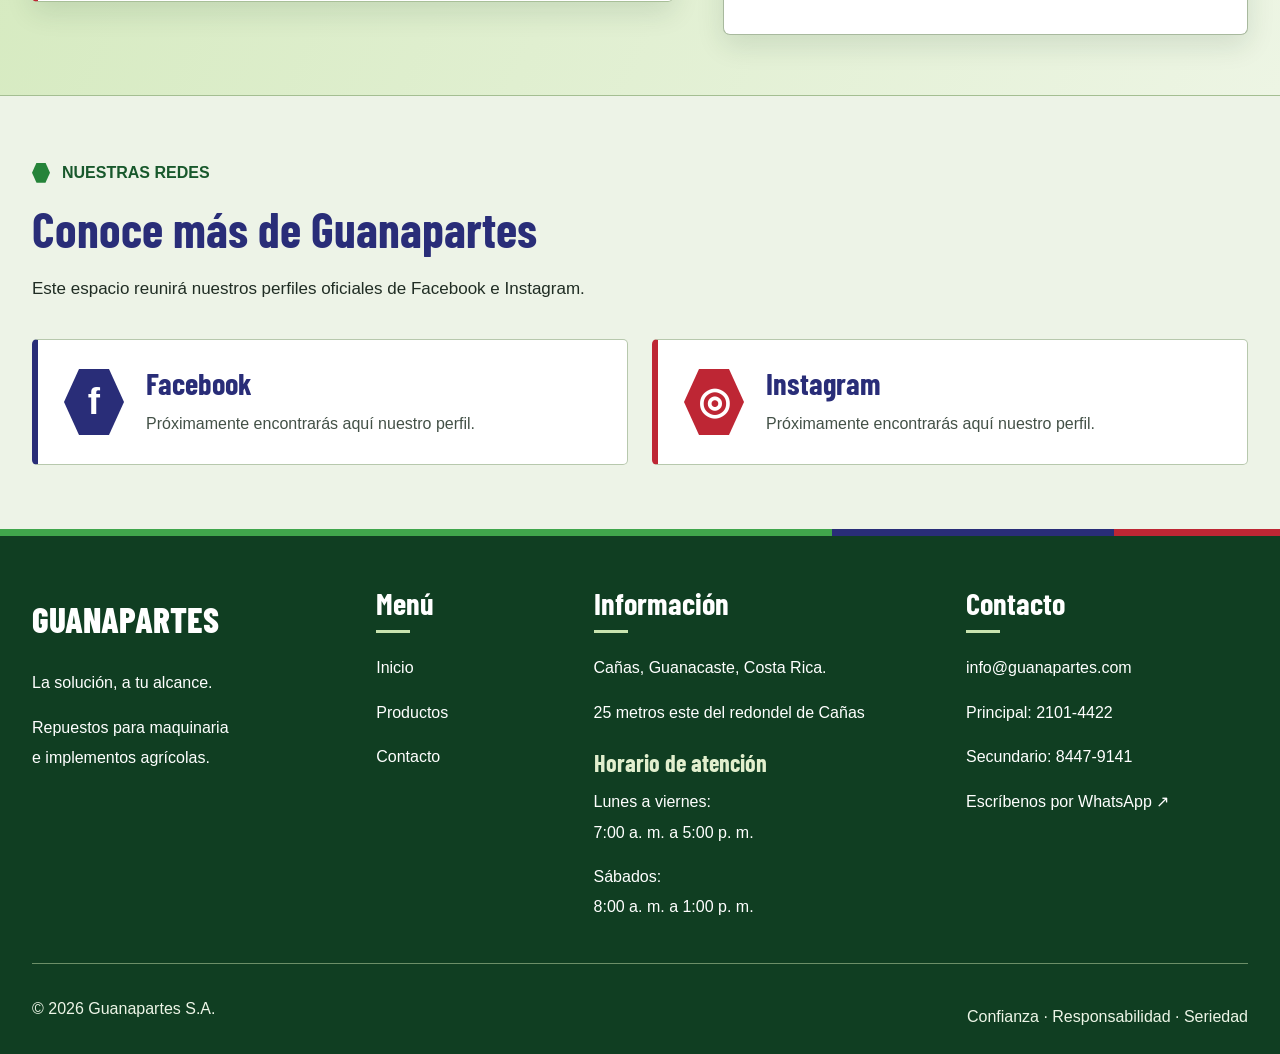
==== commit 8104bde5: "Actualizar diseño visual de Guanapartes" ====
--- a/contacto.html
+++ b/contacto.html
@@ -86,47 +86,6 @@
 
   <main id="contenido">
 
-    <!-- PRESENTACIÓN DE CONTACTO -->
-    <section
-      class="encabezado-productos portada-contacto"
-      aria-labelledby="titulo-contacto"
-    >
-
-      <div class="contenedor">
-
-        <p class="etiqueta">
-          CONTACTO GUANAPARTES
-        </p>
-
-        <h1 id="titulo-contacto">
-          La solución comienza con una consulta
-        </h1>
-
-        <p class="intro">
-          Cuéntanos qué repuesto necesitas. Comunícate con nuestro
-          equipo por WhatsApp, teléfono o correo electrónico,
-          o visítanos en Cañas, Guanacaste.
-        </p>
-
-        <a
-          class="boton contacto-boton-principal"
-          href="https://wa.me/50621014422?text=Hola%2C%20quisiera%20consultar%20por%20un%20repuesto%20en%20Guanapartes."
-          target="_blank"
-          rel="noopener noreferrer"
-        >
-          Escríbenos por WhatsApp
-          <span aria-hidden="true">↗</span>
-        </a>
-
-        <p class="contacto-nota-portada">
-          Atención de lunes a viernes de 7:00 a. m. a 5:00 p. m.
-          y sábados de 8:00 a. m. a 1:00 p. m.
-        </p>
-
-      </div>
-
-    </section>
-
     <!-- MEDIOS DE CONTACTO -->
     <section
       class="contenedor seccion"
--- a/estilos.css
+++ b/estilos.css
@@ -1,36 +1,48 @@
-@import url("https://fonts.googleapis.com/css2?family=Barlow:wght@400;500;600;700&family=Barlow+Condensed:wght@600;700;800&display=swap");
+@import url("https://fonts.googleapis.com/css2?family=Barlow+Condensed:wght@600;700;800&display=swap");
 
 /* =========================================
-   BASE Y COLORES
+   COLORES Y TIPOGRAFÍA
 ========================================= */
 
 :root {
-  --verde: #268d3c;
-  --verde-medio: #42a54e;
-  --verde-oscuro: #19572c;
-  --verde-profundo: #123d22;
-  --verde-claro: #edf4e6;
-  --verde-luminoso: #c8e2ac;
+  --verde: #258339;
+  --verde-medio: #40a64c;
+  --verde-oscuro: #18582c;
+  --verde-profundo: #103e22;
+  --verde-claro: #e7f0dd;
+  --verde-luminoso: #c9e4b0;
 
   --azul: #292d78;
   --azul-oscuro: #20245c;
-  --azul-claro: #eff0f8;
-
-  --rojo: #c92d37;
-  --rojo-oscuro: #a62029;
+  --azul-claro: #edf0fa;
+
+  --rojo: #be2634;
+  --rojo-oscuro: #991c28;
   --rojo-claro: #fff0f0;
 
   --blanco: #ffffff;
-  --fondo: #fafbf7;
-  --texto: #293b2e;
-  --texto-suave: #5c695d;
-  --borde: #dce5d6;
-
-  --fuente-texto: "Barlow", Arial, sans-serif;
+  --fondo: #edf3e7;
+  --texto: #202d24;
+  --texto-suave: #435147;
+  --borde: #b7c8ad;
+
+  --fuente-texto: Arial, Helvetica, sans-serif;
   --fuente-titulos: "Barlow Condensed", Arial, sans-serif;
 
-  --sombra: 0 12px 30px rgba(25, 65, 30, 0.08);
-}
+  --sombra: 0 10px 28px rgba(18, 61, 30, 0.12);
+  --hexagono: polygon(
+    25% 0,
+    75% 0,
+    100% 50%,
+    75% 100%,
+    25% 100%,
+    0 50%
+  );
+}
+
+/* =========================================
+   BASE
+========================================= */
 
 *,
 *::before,
@@ -39,6 +51,7 @@
 }
 
 html {
+  font-size: 100%;
   scroll-behavior: smooth;
   scroll-padding-top: 24px;
 }
@@ -48,8 +61,8 @@
   background: var(--fondo);
   color: var(--texto);
   font-family: var(--fuente-texto);
-  font-size: 19px;
-  line-height: 1.65;
+  font-size: 18px;
+  line-height: 1.7;
 }
 
 h1,
@@ -66,19 +79,19 @@
 h2,
 h3,
 h4 {
+  color: var(--azul);
   font-family: var(--fuente-titulos);
   font-weight: 700;
-  line-height: 1.08;
+  line-height: 1.12;
   text-wrap: balance;
 }
 
 h2 {
-  color: var(--azul);
-  font-size: clamp(2.3rem, 4vw, 3.5rem);
+  font-size: clamp(2.2rem, 3.8vw, 3.3rem);
 }
 
 h3 {
-  font-size: 1.8rem;
+  font-size: 1.9rem;
 }
 
 p + p {
@@ -101,11 +114,6 @@
   cursor: pointer;
 }
 
-button:disabled {
-  cursor: default;
-  opacity: 0.5;
-}
-
 img {
   display: block;
   max-width: 100%;
@@ -116,29 +124,30 @@
   display: none !important;
 }
 
-::selection {
-  background: var(--verde-luminoso);
-  color: var(--verde-profundo);
-}
-
-:focus-visible {
-  outline: 3px solid var(--azul);
-  outline-offset: 5px;
-}
-
-.contenedor {
-  width: min(1240px, calc(100% - 64px));
-  margin-inline: auto;
-}
-
-.seccion {
-  padding-block: 70px;
-}
-
 main,
 section,
 .contenedor {
   min-width: 0;
+}
+
+::selection {
+  background: var(--verde-luminoso);
+  color: var(--verde-profundo);
+}
+
+:focus-visible {
+  outline: 3px solid var(--azul);
+  outline-offset: 4px;
+  box-shadow: 0 0 0 7px white;
+}
+
+.contenedor {
+  width: min(1240px, calc(100% - 64px));
+  margin-inline: auto;
+}
+
+.seccion {
+  padding-block: 64px;
 }
 
 .saltar {
@@ -147,9 +156,10 @@
   left: 12px;
   z-index: 100;
   padding: 12px 20px;
-  background: var(--blanco);
+  border: 2px solid var(--azul);
+  border-radius: 5px;
+  background: white;
   color: var(--azul);
-  border: 2px solid var(--azul);
   transform: translateY(-180%);
 }
 
@@ -164,13 +174,13 @@
 header {
   position: relative;
   z-index: 10;
-  background: var(--blanco);
+  background: white;
 }
 
 header::before {
   content: "";
   display: block;
-  height: 5px;
+  height: 6px;
   background: linear-gradient(
     to right,
     var(--verde) 0% 70%,
@@ -189,7 +199,7 @@
   display: flex;
   align-items: center;
   justify-content: space-between;
-  gap: 30px;
+  gap: 28px;
   min-height: 122px;
   padding-block: 16px;
 }
@@ -208,29 +218,30 @@
 }
 
 .ubicacion {
-  margin: 0 0 0 auto;
+  margin-left: auto;
   padding: 8px 0 8px 22px;
   border-left: 4px solid var(--verde);
   color: var(--texto-suave);
-  font-size: 1.05rem;
+  font-size: 1rem;
+  line-height: 1.6;
   text-align: right;
-  line-height: 1.5;
 }
 
 .ubicacion strong {
   display: inline-block;
-  margin-top: 3px;
+  margin-top: 4px;
   color: var(--azul);
-  font-size: 1.15rem;
+  font-size: 1.1rem;
 }
 
 /* =========================================
-   MENÚ VERDE
+   NAVEGACIÓN
 ========================================= */
 
 .barra-menu {
-  background: var(--verde);
-  border-bottom: 4px solid var(--verde-oscuro);
+  position: relative;
+  background: var(--verde-oscuro);
+  border-bottom: 4px solid var(--rojo);
 }
 
 .navegacion {
@@ -250,22 +261,20 @@
   display: inline-flex;
   align-items: center;
   justify-content: center;
-  min-height: 60px;
-  padding: 15px 30px;
-  color: var(--blanco);
+  min-height: 62px;
+  padding: 16px 30px;
+  color: white;
   font-size: 1.05rem;
   font-weight: 700;
-  transition:
-    color 180ms ease,
-    background-color 180ms ease;
+  transition: background-color 180ms ease;
 }
 
 .enlaces a:hover {
-  background: var(--verde-oscuro);
+  background: var(--azul);
 }
 
 .enlaces a[aria-current="page"] {
-  background: var(--blanco);
+  background: white;
   color: var(--azul);
 }
 
@@ -273,15 +282,16 @@
   content: "";
   position: absolute;
   right: 22px;
-  bottom: 8px;
+  bottom: 7px;
   left: 22px;
   height: 3px;
   background: var(--rojo);
 }
 
 .enlaces a:focus-visible {
-  outline-color: var(--blanco);
+  outline-color: white;
   outline-offset: -6px;
+  box-shadow: none;
 }
 
 .enlaces a[aria-current="page"]:focus-visible {
@@ -289,10 +299,9 @@
 }
 
 .menu-nota {
-  margin: 0;
-  color: var(--blanco);
-  font-size: 1rem;
-  font-weight: 500;
+  color: white;
+  font-size: 1rem;
+  font-weight: 600;
 }
 
 /* =========================================
@@ -302,67 +311,68 @@
 .etiqueta {
   display: flex;
   align-items: center;
-  gap: 10px;
+  gap: 12px;
   margin-bottom: 16px;
   color: var(--verde-oscuro);
-  font-size: 0.8rem;
-  font-weight: 700;
-  line-height: 1.5;
-  letter-spacing: 0.12em;
+  font-size: 0.95rem;
+  font-weight: 700;
+  line-height: 1.6;
+  letter-spacing: 0.04em;
   text-transform: uppercase;
 }
 
 .etiqueta::before {
   content: "";
   flex-shrink: 0;
-  width: 13px;
-  height: 15px;
+  width: 18px;
+  height: 20px;
   background: var(--verde);
-  clip-path: polygon(
-    25% 0,
-    75% 0,
-    100% 50%,
-    75% 100%,
-    25% 100%,
-    0 50%
-  );
+  clip-path: var(--hexagono);
 }
 
 .boton {
   display: inline-flex;
   align-items: center;
   justify-content: center;
-  gap: 18px;
-  min-height: 52px;
-  padding: 14px 25px;
-  border: 1px solid var(--rojo);
-  border-radius: 4px;
+  gap: 14px;
+  min-height: 54px;
+  padding: 14px 24px;
+  border: 2px solid var(--rojo);
+  border-radius: 5px;
   background: var(--rojo);
-  color: var(--blanco);
-  font-size: 1rem;
-  font-weight: 700;
-  line-height: 1.4;
+  color: white;
+  font-size: 1rem;
+  font-weight: 700;
+  line-height: 1.5;
   text-align: center;
   box-shadow: 0 4px 0 var(--rojo-oscuro);
   transition:
     background-color 180ms ease,
-    transform 180ms ease,
     box-shadow 180ms ease;
 }
 
 .boton:hover {
+  border-color: var(--rojo-oscuro);
   background: var(--rojo-oscuro);
-  transform: translateY(-2px);
-  box-shadow: 0 6px 0 #841b23;
+  box-shadow: 0 4px 0 #74141d;
 }
 
 .boton:active {
-  transform: translateY(2px);
-  box-shadow: 0 1px 0 var(--rojo-oscuro);
+  box-shadow: none;
 }
 
 .boton span {
-  font-size: 1.35rem;
+  font-size: 1.3rem;
+}
+
+button:disabled,
+.boton:disabled {
+  opacity: 1;
+  border-color: #8b9985;
+  background: #e1e7dd;
+  color: #475342;
+  box-shadow: none;
+  cursor: default;
 }
 
 .enlace,
@@ -374,45 +384,51 @@
   padding-bottom: 4px;
   border-bottom: 2px solid var(--verde);
   color: var(--azul);
-  font-weight: 700;
+  font-size: 1rem;
+  font-weight: 700;
+  line-height: 1.6;
 }
 
 .enlace:hover,
 .enlace-banner:hover {
-  border-bottom-color: var(--rojo);
+  border-color: var(--rojo);
   color: var(--verde-oscuro);
 }
 
 /* =========================================
-   BIENVENIDA
-   Fondo claro y panel verde diagonal.
+   INICIO: FORMAS DEL BANNER
 ========================================= */
 
 .bienvenida {
   position: relative;
   isolation: isolate;
   display: grid;
-  grid-template-columns: minmax(0, 1.05fr) minmax(0, 0.95fr);
+  grid-template-columns: minmax(0, 1fr) minmax(0, 1fr);
   align-items: center;
-  gap: clamp(30px, 4vw, 65px);
-  padding: 46px clamp(24px, 4vw, 72px);
+  gap: clamp(30px, 4vw, 64px);
+  padding: 48px clamp(24px, 4vw, 72px);
   overflow: hidden;
-  background: #f4f7ec;
-  border-bottom: 1px solid var(--borde);
-}
-
+  border-bottom: 6px solid var(--verde);
+  background: linear-gradient(
+    125deg,
+    white 0%,
+    #f2f7e9 48%,
+    #d5e9bd 100%
+  );
+}
+
+/* Panel verde que acompaña a la imagen. */
 .bienvenida::before {
   content: "";
   position: absolute;
   z-index: -1;
-  inset: 0 0 0 48%;
-  background: var(--verde);
-  clip-path: polygon(
-    25% 0,
-    100% 0,
-    100% 100%,
-    0 100%
+  inset: 0 0 0 52%;
+  background: linear-gradient(
+    145deg,
+    var(--verde-medio),
+    var(--verde-oscuro)
   );
+  clip-path: polygon(24% 0, 100% 0, 100% 100%, 0 100%);
   pointer-events: none;
 }
 
@@ -420,19 +436,12 @@
   content: "";
   position: absolute;
   z-index: -1;
-  top: -65px;
+  top: -90px;
   right: -90px;
-  width: 370px;
-  height: 400px;
-  background: rgba(255, 255, 255, 0.12);
-  clip-path: polygon(
-    25% 0,
-    75% 0,
-    100% 50%,
-    75% 100%,
-    25% 100%,
-    0 50%
-  );
+  width: 350px;
+  height: 390px;
+  background: rgba(255, 255, 255, 0.17);
+  clip-path: var(--hexagono);
   pointer-events: none;
 }
 
@@ -445,18 +454,13 @@
   padding: 0;
 }
 
-.bienvenida .etiqueta {
-  color: var(--verde-oscuro);
-}
-
 .bienvenida h1 {
-  max-width: 660px;
+  max-width: 650px;
   margin-bottom: 22px;
   color: var(--azul);
   font-size: clamp(3.2rem, 5.4vw, 5.2rem);
   font-weight: 800;
-  line-height: 0.98;
-  letter-spacing: -0.015em;
+  line-height: 1;
 }
 
 .bienvenida h1 span {
@@ -464,11 +468,11 @@
 }
 
 .bienvenida .intro {
-  max-width: 510px;
-  margin-bottom: 27px;
-  color: #465940;
-  font-size: 1.2rem;
-  line-height: 1.6;
+  max-width: 540px;
+  margin-bottom: 28px;
+  color: var(--texto);
+  font-size: 1.125rem;
+  line-height: 1.8;
 }
 
 .acciones-banner {
@@ -476,7 +480,7 @@
   align-items: center;
   flex-wrap: wrap;
   gap: 24px;
-  padding-bottom: 7px;
+  padding-bottom: 6px;
 }
 
 .imagen-banner {
@@ -486,45 +490,44 @@
   width: 100%;
   height: auto;
   max-height: 350px;
-  padding: 7px;
-  border: 1px solid #d5dfcb;
-  border-radius: 4px;
-  background: var(--blanco);
+  padding: 8px;
+  border: 1px solid #b6cca8;
+  border-radius: 5px;
+  background: white;
   object-fit: contain;
-  box-shadow: 0 18px 35px rgba(13, 58, 25, 0.2);
+  box-shadow: 0 18px 36px rgba(14, 48, 24, 0.25);
 }
 
 /* =========================================
-   QUIÉNES SOMOS
+   EMPRESA
 ========================================= */
 
 .empresa {
   display: grid;
-  grid-template-columns: minmax(0, 0.95fr) minmax(0, 1.05fr);
+  grid-template-columns: minmax(0, 0.9fr) minmax(0, 1.1fr);
   align-items: center;
-  gap: 60px;
-  padding-block: 70px;
+  gap: 54px;
 }
 
 .empresa h2 {
-  max-width: 520px;
+  max-width: 530px;
 }
 
 .detalle-colores {
   display: flex;
-  gap: 6px;
-  margin-top: 25px;
+  gap: 7px;
+  margin-top: 26px;
 }
 
 .detalle-colores span {
   display: block;
-  width: 32px;
-  height: 7px;
+  width: 34px;
+  height: 8px;
   transform: skewX(-25deg);
 }
 
 .detalle-colores span:nth-child(1) {
-  width: 95px;
+  width: 100px;
   background: var(--verde);
 }
 
@@ -537,23 +540,26 @@
 }
 
 .resumen {
-  padding: 10px 0 10px 30px;
-  border-left: 4px solid var(--verde);
+  padding: 32px;
+  border: 1px solid var(--borde);
+  border-left: 6px solid var(--verde);
+  border-radius: 5px;
+  background: white;
+  box-shadow: var(--sombra);
 }
 
 .resumen p {
-  color: var(--texto-suave);
-  font-size: 1.15rem;
-  line-height: 1.75;
+  color: var(--texto);
+  font-size: 1.0625rem;
+  line-height: 1.85;
 }
 
 .resumen .enlace {
-  margin-top: 22px;
+  margin-top: 24px;
 }
 
 /* =========================================
    MARCAS
-   Fondo claro y cabecera con acento azul.
 ========================================= */
 
 .seccion-marcas,
@@ -562,8 +568,13 @@
   isolation: isolate;
   padding-block: 60px 70px;
   overflow: hidden;
-  background: #eaf2df;
-  border-top: 1px solid #d5e2c8;
+  border-block: 5px solid var(--verde);
+  background: linear-gradient(
+    120deg,
+    #eaf3df 0%,
+    #c8e2ad 60%,
+    #acd48f 100%
+  );
 }
 
 .seccion-marcas::before,
@@ -571,19 +582,12 @@
   content: "";
   position: absolute;
   z-index: -1;
-  right: -190px;
-  bottom: -140px;
-  width: 560px;
-  height: 600px;
-  background: #dce9cc;
-  clip-path: polygon(
-    25% 0,
-    75% 0,
-    100% 50%,
-    75% 100%,
-    25% 100%,
-    0 50%
-  );
+  right: -120px;
+  bottom: -150px;
+  width: 580px;
+  height: 650px;
+  background: rgba(32, 111, 46, 0.13);
+  clip-path: var(--hexagono);
   pointer-events: none;
 }
 
@@ -591,7 +595,7 @@
   display: flex;
   align-items: flex-end;
   justify-content: space-between;
-  gap: 40px;
+  gap: 36px;
   margin-bottom: 32px;
 }
 
@@ -600,11 +604,11 @@
 }
 
 .encabezado-marcas > p {
-  max-width: 320px;
+  max-width: 330px;
   padding-left: 20px;
-  border-left: 3px solid var(--azul);
-  color: #4c6043;
-  font-size: 1.08rem;
+  border-left: 4px solid var(--azul);
+  color: var(--texto);
+  font-size: 1.0625rem;
 }
 
 /* =========================================
@@ -613,16 +617,16 @@
 
 .carrusel {
   overflow: hidden;
-  border: 1px solid #cfddc3;
-  border-top: 5px solid var(--verde);
-  border-radius: 6px;
-  background: var(--blanco);
-  box-shadow: var(--sombra);
+  border: 1px solid #a3bd92;
+  border-top: 6px solid var(--verde-oscuro);
+  border-radius: 7px;
+  background: white;
+  box-shadow: 0 16px 36px rgba(17, 58, 28, 0.18);
 }
 
 .diapositivas {
   display: grid;
-  background: var(--blanco);
+  background: white;
 }
 
 .diapositiva {
@@ -652,9 +656,9 @@
   width: 100%;
   height: clamp(270px, 33vw, 430px);
   padding: 12px;
+  background: white;
   object-fit: contain;
   object-position: center;
-  background: var(--blanco);
 }
 
 .rotulo-marca {
@@ -664,12 +668,12 @@
   align-items: center;
   justify-content: space-between;
   flex-wrap: wrap;
-  gap: 10px 24px;
+  gap: 12px 24px;
   padding: 20px 30px;
   overflow: hidden;
-  border-left: 7px solid var(--rojo);
+  border-left: 8px solid var(--rojo);
   background: var(--azul);
-  color: var(--blanco);
+  color: white;
 }
 
 .rotulo-marca::after {
@@ -677,24 +681,19 @@
   position: absolute;
   z-index: -1;
   inset: 0 0 0 65%;
-  background: var(--azul-oscuro);
-  clip-path: polygon(
-    20% 0,
-    100% 0,
-    100% 100%,
-    0 100%
-  );
+  background: var(--verde-oscuro);
+  clip-path: polygon(22% 0, 100% 0, 100% 100%, 0 100%);
 }
 
 .rotulo-marca span {
-  font-size: 0.8rem;
-  font-weight: 600;
-  letter-spacing: 0.12em;
+  font-size: 0.95rem;
+  font-weight: 700;
+  letter-spacing: 0.04em;
 }
 
 .rotulo-marca h3 {
-  color: var(--blanco);
-  font-size: 2rem;
+  color: white;
+  font-size: 2.2rem;
 }
 
 .controles {
@@ -705,9 +704,9 @@
   justify-content: center;
   flex-wrap: wrap;
   gap: 12px;
-  padding: 16px 22px;
-  background: #f8faf4;
+  padding: 18px 22px;
   border-top: 1px solid var(--borde);
+  background: #edf3e7;
 }
 
 #anterior,
@@ -715,21 +714,21 @@
   display: inline-flex;
   align-items: center;
   justify-content: center;
-  width: 46px;
-  height: 46px;
+  width: 48px;
+  height: 48px;
   padding: 0;
-  border: 1px solid var(--verde);
-  border-radius: 4px;
-  background: var(--verde);
-  color: var(--blanco);
+  border: 1px solid var(--verde-oscuro);
+  border-radius: 5px;
+  background: var(--verde-oscuro);
+  color: white;
   font-size: 1.5rem;
   line-height: 1;
 }
 
 #anterior:not(:disabled):hover,
 #siguiente:not(:disabled):hover {
-  background: var(--verde-oscuro);
-  border-color: var(--verde-oscuro);
+  background: var(--azul);
+  border-color: var(--azul);
 }
 
 .indicadores {
@@ -759,11 +758,8 @@
   width: 10px;
   height: 10px;
   border-radius: 50%;
-  background: #a7b49d;
+  background: #63765a;
   transform: translate(-50%, -50%);
-  transition:
-    width 180ms ease,
-    background-color 180ms ease;
 }
 
 .indicadores button[aria-pressed="true"]::before {
@@ -773,11 +769,11 @@
 }
 
 .indicadores button:not(:disabled):hover::before {
-  background: var(--verde);
+  background: var(--azul);
 }
 
 #contador {
-  min-width: 64px;
+  min-width: 70px;
   color: var(--azul);
   font-size: 1rem;
   font-weight: 700;
@@ -786,18 +782,18 @@
 }
 
 #pausa {
-  min-height: 44px;
-  padding: 8px 16px;
-  border: 1px solid #cbd8c0;
-  border-radius: 4px;
-  background: var(--blanco);
+  min-height: 48px;
+  padding: 10px 16px;
+  border: 2px solid var(--azul);
+  border-radius: 5px;
+  background: white;
   color: var(--azul);
   font-size: 1rem;
-  font-weight: 600;
+  font-weight: 700;
 }
 
 #pausa:not(:disabled):hover {
-  background: var(--verde-claro);
+  background: var(--azul-claro);
 }
 
 /* =========================================
@@ -807,67 +803,346 @@
 .encabezado-productos {
   position: relative;
   isolation: isolate;
-  padding-block: 50px;
+  padding-block: 52px;
   overflow: hidden;
-  border-bottom: 5px solid var(--verde);
-  background: #edf3e3;
+  border-bottom: 6px solid var(--rojo);
+  background: linear-gradient(
+    110deg,
+    #f7fbf1 0%,
+    #dfedcb 62%,
+    #8fc374 100%
+  );
+}
+
+.encabezado-productos::before {
+  content: "";
+  position: absolute;
+  z-index: -1;
+  inset: 0 0 0 78%;
+  background: var(--verde);
+  clip-path: polygon(45% 0, 100% 0, 100% 100%, 0 100%);
+  pointer-events: none;
 }
 
 .encabezado-productos::after {
   content: "";
   position: absolute;
   z-index: -1;
-  top: -120px;
-  right: -160px;
-  width: 550px;
-  height: 590px;
-  background: #dce9c9;
-  clip-path: polygon(
-    25% 0,
-    75% 0,
-    100% 50%,
-    75% 100%,
-    25% 100%,
-    0 50%
-  );
+  top: -80px;
+  right: -110px;
+  width: 390px;
+  height: 440px;
+  background: rgba(255, 255, 255, 0.19);
+  clip-path: var(--hexagono);
   pointer-events: none;
 }
 
 .encabezado-productos h1 {
-  max-width: 900px;
+  max-width: 850px;
   margin-bottom: 20px;
   color: var(--azul);
   font-size: clamp(3rem, 5vw, 4.5rem);
+  font-weight: 800;
 }
 
 .encabezado-productos .intro {
-  max-width: 750px;
-  color: #4c6043;
+  max-width: 720px;
+  color: var(--texto);
+  font-size: 1.125rem;
+  line-height: 1.8;
+}
+
+/* Aviso que solicitaste quitar del catálogo. */
+.aviso-catalogo {
+  display: none;
+}
+
+/* =========================================
+   BUSCADOR DEL CATÁLOGO
+========================================= */
+
+.seleccion-marcas {
+  padding-block: 44px 28px;
+}
+
+.seleccion-marcas h2 {
+  margin-bottom: 24px;
+  color: var(--azul);
+  font-size: clamp(2.1rem, 3.5vw, 3rem);
+}
+
+.filtros-catalogo {
+  display: grid;
+  grid-template-columns: minmax(0, 2fr) minmax(0, 1fr);
+  align-items: start;
+  gap: 24px;
+  padding: 30px;
+  border: 1px solid #91b680;
+  border-top: 6px solid var(--verde);
+  border-radius: 7px;
+  background: linear-gradient(120deg, white, #e4efd7);
+  box-shadow: var(--sombra);
+}
+
+.campo-catalogo {
+  display: flex;
+  flex-direction: column;
+  gap: 12px;
+  min-width: 0;
+}
+
+.campo-catalogo label {
+  color: var(--verde-profundo);
+  font-size: 1.0625rem;
+  font-weight: 700;
+  line-height: 1.6;
+}
+
+.campo-catalogo input,
+.campo-catalogo select {
+  width: 100%;
+  min-height: 58px;
+  margin: 0;
+  padding: 14px 16px;
+  border: 2px solid #5a7650;
+  border-radius: 5px;
+  background: white;
+  color: #17251c;
+  font-size: 1.0625rem;
+  line-height: 1.5;
+}
+
+.campo-catalogo input::placeholder {
+  color: #52604e;
+  opacity: 1;
+}
+
+.campo-catalogo input:hover,
+.campo-catalogo select:hover {
+  border-color: var(--verde-oscuro);
+}
+
+.campo-catalogo input:focus-visible,
+.campo-catalogo select:focus-visible {
+  border-color: var(--azul);
+}
+
+.campo-catalogo select:disabled {
+  opacity: 1;
+  background: #e6ecdf;
+  color: #475442;
+}
+
+.filtros-catalogo > .boton {
+  width: 100%;
+  min-height: 56px;
+  margin: 0;
+}
+
+#catalogo-limpiar {
+  border-color: var(--azul);
+  background: var(--azul);
+  color: white;
+  box-shadow: 0 4px 0 var(--azul-oscuro);
+}
+
+#catalogo-limpiar:hover {
+  border-color: var(--azul-oscuro);
+  background: var(--azul-oscuro);
+}
+
+#catalogo-aviso-marcas:not(:empty) {
+  margin-top: 22px;
+  padding: 16px 20px;
+  border-left: 4px solid var(--azul);
+  background: white;
+  color: var(--azul-oscuro);
+  font-size: 1rem;
+}
+
+/* =========================================
+   RESULTADOS
+========================================= */
+
+.grupo-marca {
+  padding-block: 32px 60px;
+  scroll-margin-top: 24px;
+}
+
+.encabezado-marca {
+  display: flex;
+  align-items: center;
+  justify-content: space-between;
+  flex-wrap: wrap;
+  gap: 18px;
+  margin-bottom: 24px;
+  padding: 22px 26px;
+  border-left: 6px solid var(--rojo);
+  border-radius: 5px;
+  background: var(--verde-oscuro);
+}
+
+.encabezado-marca h2 {
+  color: white;
+  font-size: 2.5rem;
+}
+
+.encabezado-marca .etiqueta {
+  margin: 0;
+  color: white;
+}
+
+.encabezado-marca .etiqueta::before {
+  background: var(--verde-luminoso);
+}
+
+#catalogo-estado {
+  margin-bottom: 28px;
+  color: var(--texto);
+  font-size: 1.0625rem;
+  font-weight: 600;
+  line-height: 1.7;
+}
+
+#catalogo-reintentar {
+  margin-bottom: 28px;
+}
+
+.lista-productos {
+  display: grid;
+  grid-template-columns: repeat(2, minmax(0, 1fr));
+  align-items: stretch;
+  gap: 30px;
+}
+
+/* =========================================
+   TARJETAS DE PRODUCTOS
+========================================= */
+
+.tarjeta-producto {
+  position: relative;
+  min-width: 0;
+  overflow: hidden;
+  border: 1px solid #a4b99a;
+  border-radius: 7px;
+  background: white;
+  box-shadow: var(--sombra);
+  transition:
+    border-color 180ms ease,
+    box-shadow 180ms ease;
+}
+
+/* Franja corporativa de tres colores. */
+.tarjeta-producto::before {
+  content: "";
+  display: block;
+  height: 6px;
+  background: linear-gradient(
+    to right,
+    var(--verde) 0% 70%,
+    var(--azul) 70% 90%,
+    var(--rojo) 90% 100%
+  );
+}
+
+.tarjeta-producto:hover {
+  border-color: var(--verde);
+  box-shadow: 0 12px 30px rgba(18, 61, 30, 0.18);
+}
+
+.contenido-producto {
+  display: flex;
+  flex-direction: column;
+  align-items: flex-start;
+  height: calc(100% - 6px);
+  padding: 28px;
+}
+
+.marca-producto {
+  display: inline-block;
+  max-width: 100%;
+  margin-bottom: 18px;
+  padding: 7px 14px;
+  border-radius: 4px;
+  background: var(--verde-oscuro);
+  color: white;
+  font-size: 0.9375rem;
+  font-weight: 700;
+  line-height: 1.5;
+  overflow-wrap: anywhere;
+}
+
+/* Descripción con letra abierta para leer
+   nombres largos y números de repuesto. */
+.tarjeta-producto h3 {
+  margin-bottom: 22px;
+  color: var(--azul-oscuro);
+  font-family: var(--fuente-texto);
+  font-size: 1.25rem;
+  font-weight: 700;
+  line-height: 1.55;
+  text-wrap: initial;
+  overflow-wrap: anywhere;
+}
+
+.datos-producto {
+  display: grid;
+  grid-template-columns: repeat(2, minmax(0, 1fr));
+  gap: 16px;
+  width: 100%;
+  margin-bottom: 26px;
+}
+
+.datos-producto > div {
+  min-width: 0;
+  padding: 14px 16px;
+  border: 1px solid #c4d3bb;
+  border-left: 3px solid var(--verde);
+  border-radius: 4px;
+  background: #edf4e6;
+}
+
+.datos-producto dt {
+  margin-bottom: 7px;
+  color: #40513c;
+  font-size: 1rem;
+  line-height: 1.5;
+}
+
+.datos-producto dd {
+  margin: 0;
+  color: #17251c;
+  font-size: 1.0625rem;
+  font-weight: 700;
+  line-height: 1.6;
+  overflow-wrap: anywhere;
+}
+
+/* Precio en azul para distinguirlo. */
+.datos-producto > div:nth-child(4) {
+  border-color: #bdc5e2;
+  border-left-color: var(--azul);
+  background: var(--azul-claro);
+}
+
+.datos-producto > div:nth-child(4) dd {
+  color: var(--azul-oscuro);
   font-size: 1.2rem;
 }
 
-.aviso-catalogo {
-  max-width: 900px;
-  margin-top: 25px;
-  padding: 18px 22px;
-  border-left: 4px solid var(--azul);
-  background: var(--blanco);
-  font-size: 1.05rem;
-}
-
-/* =========================================
-   CATÁLOGO DE PRODUCTOS
-========================================= */
-
-.seleccion-marcas {
-  padding-block: 32px;
-}
-
-.seleccion-marcas h2 {
-  margin-bottom: 20px;
-  font-size: 2rem;
-}
-
+/* Disponibilidad en una fila completa. */
+.datos-producto > div:last-child {
+  grid-column: 1 / -1;
+  background: #deecd2;
+}
+
+.tarjeta-producto .boton {
+  width: 100%;
+  margin-top: auto;
+  margin-bottom: 4px;
+}
+
+/* Compatibilidad con el catálogo anterior. */
 .menu-marcas {
   display: flex;
   flex-wrap: wrap;
@@ -880,154 +1155,114 @@
 .enlace-marca {
   display: inline-flex;
   align-items: center;
-  justify-content: center;
   min-height: 48px;
-  padding: 10px 20px;
-  border: 1px solid var(--borde);
-  border-bottom: 3px solid var(--verde);
-  border-radius: 3px;
-  background: var(--blanco);
+  padding: 10px 18px;
+  border: 2px solid var(--verde-oscuro);
+  border-radius: 4px;
+  background: white;
   color: var(--verde-oscuro);
   font-size: 1rem;
   font-weight: 700;
 }
 
 .enlace-marca:hover {
-  border-color: var(--verde);
-  background: var(--verde);
-  color: var(--blanco);
-}
-
-.grupo-marca {
-  padding-block: 36px;
-  scroll-margin-top: 24px;
-}
-
-.encabezado-marca {
+  background: var(--verde-oscuro);
+  color: white;
+}
+
+/* =========================================
+   PAGINACIÓN
+========================================= */
+
+.paginacion-catalogo {
   display: flex;
   align-items: center;
-  justify-content: space-between;
+  justify-content: center;
   flex-wrap: wrap;
-  gap: 16px;
-  margin-bottom: 26px;
-  padding-bottom: 18px;
-  border-bottom: 2px solid var(--borde);
-}
-
-.encabezado-marca h2 {
-  padding-left: 16px;
-  border-left: 5px solid var(--rojo);
-  font-size: 2.5rem;
-}
-
-.encabezado-marca p {
-  color: var(--texto-suave);
-}
-
-.lista-productos {
-  display: grid;
-  grid-template-columns: repeat(2, minmax(0, 1fr));
-  gap: 26px;
-}
-
-.tarjeta-producto {
-  min-width: 0;
+  gap: 24px;
+  margin-top: 56px;
+  padding: 28px;
+  border: 1px solid #97b887;
+  border-top: 5px solid var(--verde);
+  border-radius: 7px;
+  background: linear-gradient(120deg, #d9eac9, #edf5e4);
+}
+
+.paginacion-catalogo .boton {
+  min-width: 170px;
+  margin: 0;
+  border-color: var(--azul);
+  background: var(--azul);
+  color: white;
+  box-shadow: 0 4px 0 var(--azul-oscuro);
+}
+
+.paginacion-catalogo .boton:not(:disabled):hover {
+  border-color: var(--azul-oscuro);
+  background: var(--azul-oscuro);
+}
+
+.paginacion-catalogo .boton:disabled {
+  border-color: #8b9985;
+  background: #dfe6d9;
+  color: #475342;
+  box-shadow: none;
+}
+
+#catalogo-pagina {
+  color: var(--verde-profundo);
+  font-size: 1.0625rem;
+  font-weight: 700;
+  text-align: center;
+  font-variant-numeric: tabular-nums;
+}
+
+/* =========================================
+   AYUDA DEL CATÁLOGO
+========================================= */
+
+.ayuda-catalogo {
+  position: relative;
+  isolation: isolate;
+  margin-block: 20px 0;
   overflow: hidden;
-  border: 1px solid var(--borde);
-  border-top: 4px solid var(--verde);
-  border-radius: 5px;
-  background: var(--blanco);
-  box-shadow: var(--sombra);
-  transition:
-    transform 180ms ease,
-    border-color 180ms ease;
-}
-
-.tarjeta-producto:hover {
-  transform: translateY(-4px);
-  border-top-color: var(--azul);
-}
-
-.contenido-producto {
-  padding: 28px;
-}
-
-.marca-producto {
-  display: inline-block;
-  margin-bottom: 16px;
-  padding: 5px 10px;
-  background: var(--verde-claro);
-  color: var(--verde-oscuro);
-  font-size: 0.8rem;
-  font-weight: 700;
-  letter-spacing: 0.06em;
-  text-transform: uppercase;
-}
-
-.tarjeta-producto h3 {
-  margin-bottom: 20px;
-  color: var(--azul);
-  font-size: 2rem;
-}
-
-.datos-producto {
-  display: grid;
-  grid-template-columns: repeat(2, minmax(0, 1fr));
-  gap: 18px;
-  margin-block: 20px;
-}
-
-.datos-producto > div {
-  min-width: 0;
-  padding-bottom: 12px;
-  border-bottom: 1px solid var(--borde);
-}
-
-.datos-producto dt {
-  color: var(--texto-suave);
-  font-size: 0.95rem;
-}
-
-.datos-producto dd {
-  margin: 4px 0 0;
-  font-size: 1.05rem;
-  font-weight: 600;
-  overflow-wrap: anywhere;
-}
-
-.nota-producto {
-  margin-block: 20px;
-  padding: 14px 16px;
-  border-left: 3px solid var(--azul);
-  background: var(--azul-claro);
-  color: var(--texto-suave);
-  font-size: 1rem;
-}
-
-.tarjeta-producto .boton {
-  margin-block: 6px;
-}
-
-.ayuda-catalogo {
-  margin-block: 36px 60px;
-  padding: 32px;
-  border-left: 5px solid var(--rojo);
-  background: var(--verde-claro);
+  border-top: 6px solid var(--rojo);
+  background: var(--verde-oscuro);
+  color: white;
+}
+
+.ayuda-catalogo::before {
+  content: "";
+  position: absolute;
+  z-index: -1;
+  right: -100px;
+  bottom: -180px;
+  width: 450px;
+  height: 500px;
+  background: rgba(255, 255, 255, 0.08);
+  clip-path: var(--hexagono);
 }
 
 .ayuda-catalogo h2 {
-  margin-bottom: 14px;
-  font-size: 2.4rem;
+  margin-bottom: 18px;
+  color: white;
 }
 
 .ayuda-catalogo p {
   max-width: 780px;
-  color: var(--texto-suave);
+  color: white;
+  font-size: 1.0625rem;
 }
 
 .ayuda-catalogo .boton,
 .ayuda-catalogo .enlace {
-  margin-top: 22px;
+  margin-top: 26px;
+}
+
+.ayuda-catalogo .enlace {
+  margin-left: 24px;
+  border-color: var(--verde-luminoso);
+  color: white;
 }
 
 /* =========================================
@@ -1039,8 +1274,8 @@
 }
 
 .contacto-nota-portada {
-  margin-top: 14px;
-  color: var(--texto-suave);
+  margin-top: 16px;
+  color: var(--texto);
   font-size: 1rem;
 }
 
@@ -1051,8 +1286,8 @@
 
 .contacto-encabezado > p:last-child {
   margin-top: 18px;
-  color: var(--texto-suave);
-  font-size: 1.15rem;
+  color: var(--texto);
+  font-size: 1.0625rem;
 }
 
 .contacto-tarjetas {
@@ -1063,19 +1298,19 @@
 
 .contacto-tarjeta {
   display: flex;
+  flex-direction: column;
   align-items: flex-start;
-  flex-direction: column;
   min-width: 0;
   padding: 28px;
   border: 1px solid var(--borde);
-  border-top: 5px solid var(--verde);
-  border-radius: 5px;
-  background: var(--blanco);
+  border-top: 6px solid var(--verde);
+  border-radius: 6px;
+  background: white;
   box-shadow: var(--sombra);
 }
 
 .contacto-tarjeta-verde {
-  background: #f3f8ed;
+  background: linear-gradient(150deg, white, #dceccd);
 }
 
 .contacto-tarjeta-azul {
@@ -1089,38 +1324,37 @@
 .contacto-distintivo {
   display: inline-block;
   margin-bottom: 20px;
-  padding: 5px 9px;
-  background: var(--verde-claro);
-  color: var(--verde-oscuro);
-  font-size: 0.75rem;
-  font-weight: 700;
-  letter-spacing: 0.08em;
+  padding: 7px 11px;
+  border-radius: 4px;
+  background: var(--verde-oscuro);
+  color: white;
+  font-size: 0.9375rem;
+  font-weight: 700;
 }
 
 .contacto-tarjeta-azul .contacto-distintivo {
-  background: var(--azul-claro);
-  color: var(--azul);
+  background: var(--azul);
 }
 
 .contacto-tarjeta-roja .contacto-distintivo {
-  background: var(--rojo-claro);
-  color: var(--rojo-oscuro);
+  background: var(--rojo);
 }
 
 .contacto-tarjeta h3 {
   margin-bottom: 16px;
-  color: var(--azul);
   font-size: 2rem;
 }
 
 .contacto-tarjeta > p {
-  color: var(--texto-suave);
+  color: var(--texto);
+  font-size: 1rem;
+  line-height: 1.8;
 }
 
 .contacto-tarjeta .contacto-dato {
   margin-block: 22px;
   color: var(--verde-oscuro);
-  font-size: 1.45rem;
+  font-size: 1.35rem;
   font-weight: 700;
 }
 
@@ -1130,31 +1364,30 @@
 }
 
 .contacto-tarjeta > .boton {
-  margin-bottom: 5px;
-  font-size: 0.95rem;
+  margin-bottom: 4px;
 }
 
 .contacto-telefonos {
   display: grid;
-  gap: 16px;
+  gap: 22px;
   width: 100%;
   margin-block: 22px 26px;
 }
 
 .contacto-telefonos > div {
   display: grid;
-  gap: 3px;
+  gap: 6px;
 }
 
 .contacto-telefonos span {
   color: var(--texto-suave);
-  font-size: 0.95rem;
+  font-size: 1rem;
 }
 
 .contacto-telefonos a {
   width: fit-content;
   color: var(--azul);
-  font-size: 1.2rem;
+  font-size: 1.15rem;
   font-weight: 700;
 }
 
@@ -1168,22 +1401,22 @@
   width: 100%;
   margin-block: 24px 28px;
   color: var(--azul);
-  font-size: 1.12rem;
+  font-size: 1.0625rem;
   font-weight: 700;
   overflow-wrap: anywhere;
 }
 
 .contacto-visita {
   padding-block: 60px;
-  border-top: 4px solid var(--verde);
-  background: #eaf2df;
+  border-top: 5px solid var(--verde);
+  background: linear-gradient(120deg, #d4e8bf, #ecf4e3);
 }
 
 .contacto-visita-interior {
   display: grid;
   grid-template-columns: minmax(0, 1.1fr) minmax(0, 0.9fr);
   align-items: center;
-  gap: 60px;
+  gap: 50px;
 }
 
 .contacto-direccion h2 {
@@ -1191,18 +1424,19 @@
 }
 
 .contacto-direccion > p:not(.etiqueta) {
-  color: var(--texto-suave);
-  font-size: 1.15rem;
+  color: var(--texto);
+  font-size: 1.0625rem;
 }
 
 .contacto-direccion address {
   display: grid;
-  gap: 7px;
+  gap: 8px;
   margin-top: 26px;
-  padding-left: 20px;
-  border-left: 4px solid var(--rojo);
+  padding: 20px;
+  border-left: 5px solid var(--rojo);
+  background: white;
   font-style: normal;
-  font-size: 1.1rem;
+  font-size: 1.0625rem;
 }
 
 .contacto-direccion address strong {
@@ -1211,43 +1445,46 @@
 
 .contacto-horario {
   padding: 30px;
-  border-top: 5px solid var(--azul);
-  background: var(--blanco);
+  border: 1px solid var(--borde);
+  border-top: 6px solid var(--azul);
+  border-radius: 5px;
+  background: white;
   box-shadow: var(--sombra);
 }
 
 .contacto-horario h3 {
   margin-bottom: 24px;
-  color: var(--azul);
   font-size: 2rem;
 }
 
 .contacto-horario dl {
   display: grid;
-  gap: 18px;
+  gap: 20px;
 }
 
 .contacto-horario dl > div {
   display: grid;
-  gap: 5px;
-  padding-bottom: 16px;
+  gap: 7px;
+  padding-bottom: 18px;
   border-bottom: 1px solid var(--borde);
 }
 
 .contacto-horario dt {
   color: var(--verde-oscuro);
+  font-size: 1.0625rem;
   font-weight: 700;
 }
 
 .contacto-horario dd {
   margin: 0;
-  color: var(--texto-suave);
+  color: var(--texto);
+  font-size: 1rem;
 }
 
 .contacto-horario > p {
   margin-top: 20px;
   color: var(--texto-suave);
-  font-size: 0.98rem;
+  font-size: 1rem;
 }
 
 .contacto-redes {
@@ -1263,8 +1500,9 @@
   min-width: 0;
   padding: 26px;
   border: 1px solid var(--borde);
-  border-left: 5px solid var(--azul);
-  background: var(--blanco);
+  border-left: 6px solid var(--azul);
+  border-radius: 5px;
+  background: white;
 }
 
 .contacto-red > div {
@@ -1281,31 +1519,22 @@
   justify-content: center;
   flex-shrink: 0;
   width: 60px;
-  height: 64px;
-  background: var(--azul-claro);
-  color: var(--azul);
+  height: 66px;
+  background: var(--azul);
+  color: white;
   font-family: Arial, sans-serif;
   font-size: 2.3rem;
   font-weight: 700;
   line-height: 1;
-  clip-path: polygon(
-    25% 0,
-    75% 0,
-    100% 50%,
-    75% 100%,
-    25% 100%,
-    0 50%
-  );
+  clip-path: var(--hexagono);
 }
 
 .contacto-red-instagram .contacto-red-simbolo {
-  background: var(--rojo-claro);
-  color: var(--rojo);
+  background: var(--rojo);
 }
 
 .contacto-red h3 {
-  margin-bottom: 8px;
-  color: var(--azul);
+  margin-bottom: 10px;
 }
 
 .contacto-red-pendiente {
@@ -1315,12 +1544,12 @@
 
 /* =========================================
    PIE DE PÁGINA
-   Verde corporativo y franja de tres colores.
 ========================================= */
 
 footer {
-  background: var(--verde-oscuro);
-  color: #e8f0e4;
+  position: relative;
+  background: var(--verde-profundo);
+  color: white;
 }
 
 footer::before {
@@ -1338,7 +1567,7 @@
 .pie {
   display: grid;
   grid-template-columns: 1.1fr 0.65fr 1.2fr 1fr;
-  gap: 35px;
+  gap: 34px;
   padding-block: 50px 40px;
 }
 
@@ -1348,49 +1577,47 @@
 
 .pie h2 {
   margin-bottom: 20px;
-  color: var(--blanco);
-  font-size: 1.8rem;
+  color: white;
+  font-size: 1.9rem;
 }
 
 .pie h2::after {
   content: "";
   display: block;
-  width: 28px;
+  width: 34px;
   height: 3px;
   margin-top: 10px;
   background: var(--verde-luminoso);
 }
 
 .pie h3 {
-  margin-top: 22px;
-  margin-bottom: 10px;
-  color: #d3e8bd;
-  font-size: 1.45rem;
+  margin-block: 22px 10px;
+  color: #e2efce;
+  font-size: 1.5rem;
 }
 
 .pie .nombre-pie {
   margin-bottom: 15px;
-  color: var(--blanco);
+  color: white;
   font-family: var(--fuente-titulos);
-  font-size: 2rem;
+  font-size: 2.2rem;
   font-weight: 800;
-  letter-spacing: 0.02em;
 }
 
 .pie p,
 .pie li,
 .pie a {
-  font-size: 1.03rem;
-  line-height: 1.7;
+  font-size: 1rem;
+  line-height: 1.85;
 }
 
 .pie p + p {
-  margin-top: 10px;
+  margin-top: 14px;
 }
 
 .pie ul {
   display: grid;
-  gap: 10px;
+  gap: 14px;
   margin: 0;
   padding: 0;
   list-style: none;
@@ -1401,13 +1628,14 @@
 }
 
 .pie a:hover {
-  color: var(--blanco);
   text-decoration: underline;
-  text-underline-offset: 4px;
-}
-
-footer a:focus-visible {
-  outline-color: var(--blanco);
+  text-underline-offset: 5px;
+}
+
+footer a:focus-visible,
+.ayuda-catalogo a:focus-visible {
+  outline-color: white;
+  box-shadow: none;
 }
 
 .pie-inferior {
@@ -1417,17 +1645,16 @@
   flex-wrap: wrap;
   gap: 14px 28px;
   padding-block: 22px;
-  border-top: 1px solid rgba(255, 255, 255, 0.2);
+  border-top: 1px solid #6c8f68;
 }
 
 .pie-inferior p {
-  margin: 0;
-  color: #dce9d5;
-  font-size: 0.95rem;
+  color: #edf5e7;
+  font-size: 1rem;
 }
 
 /* =========================================
-   TABLETAS Y PANTALLAS MEDIANAS
+   TABLETAS
 ========================================= */
 
 @media (max-width: 1100px) {
@@ -1436,21 +1663,17 @@
   }
 
   .bienvenida {
-    gap: 28px;
+    gap: 30px;
     padding-inline: 32px;
   }
 
-  .bienvenida::before {
-    left: 53%;
-  }
-
   .empresa {
-    gap: 35px;
+    gap: 32px;
   }
 
   .pie {
     grid-template-columns: repeat(2, minmax(0, 1fr));
-    gap: 35px 50px;
+    gap: 36px 48px;
   }
 }
 
@@ -1463,8 +1686,8 @@
     grid-column: 1 / -1;
   }
 
-  .contacto-visita-interior {
-    gap: 35px;
+  .datos-producto {
+    grid-template-columns: 1fr;
   }
 }
 
@@ -1478,67 +1701,40 @@
     width: calc(100% - 40px);
   }
 
-  .cabecera {
-    min-height: 110px;
-    gap: 22px;
-  }
-
   .logo img {
     width: 250px;
   }
 
-  .ubicacion {
-    font-size: 0.95rem;
-  }
-
-  .ubicacion strong {
-    font-size: 1.05rem;
-  }
-
   .menu-nota {
     display: none;
   }
 
   .bienvenida {
     grid-template-columns: 1fr;
-    gap: 34px;
+    gap: 32px;
     padding: 36px 28px;
   }
 
   .bienvenida::before {
     inset: auto 0 0;
-    height: 170px;
-    clip-path: polygon(
-      0 35%,
-      100% 0,
-      100% 100%,
-      0 100%
-    );
-  }
-
-  .bienvenida::after {
-    display: none;
+    height: 210px;
+    clip-path: polygon(0 35%, 100% 0, 100% 100%, 0 100%);
   }
 
   .bienvenida h1 {
     font-size: clamp(3.2rem, 8vw, 4.6rem);
-  }
-
-  .bienvenida .intro {
-    max-width: 650px;
   }
 
   .imagen-banner {
     grid-column: 1;
     grid-row: 2;
-    width: min(100%, 620px);
-    max-height: 285px;
+    width: min(100%, 650px);
+    max-height: 320px;
   }
 
   .empresa {
     grid-template-columns: 1fr;
     gap: 28px;
-    padding-block: 52px;
   }
 
   .empresa h2 {
@@ -1551,27 +1747,53 @@
 
   .encabezado-marcas > p {
     max-width: 650px;
-    margin-top: 20px;
+    margin-top: 22px;
+  }
+
+  .lista-productos {
+    grid-template-columns: 1fr;
   }
 
   .datos-producto {
-    grid-template-columns: 1fr;
+    grid-template-columns: repeat(2, minmax(0, 1fr));
   }
 }
 
 @media (max-width: 750px) {
+  .filtros-catalogo,
   .contacto-visita-interior,
   .contacto-redes {
     grid-template-columns: 1fr;
   }
-}
-
+
+  .filtros-catalogo {
+    padding: 26px 22px;
+  }
+
+  .paginacion-catalogo {
+    display: grid;
+    grid-template-columns: repeat(2, minmax(0, 1fr));
+    gap: 20px;
+    padding: 26px 20px;
+  }
+
+  #catalogo-pagina {
+    grid-column: 1 / -1;
+    grid-row: 1;
+  }
+
+  .paginacion-catalogo .boton {
+    width: 100%;
+    min-width: 0;
+    padding-inline: 12px;
+  }
+}
+
+/* =========================================
+   CELULARES
+========================================= */
 
 @media (max-width: 600px) {
-  body {
-    font-size: 18px;
-  }
-
   .contenedor {
     width: calc(100% - 36px);
   }
@@ -1586,32 +1808,27 @@
   }
 
   .cabecera {
-    min-height: 96px;
-    gap: 12px;
-    padding-block: 14px;
+    flex-wrap: wrap;
+    gap: 16px;
+    min-height: 100px;
   }
 
   .logo {
-    flex: 0 1 52%;
+    flex: 0 1 260px;
     min-width: 0;
   }
 
   .logo img {
     width: 100%;
-    max-height: 78px;
+    max-height: 90px;
   }
 
   .ubicacion {
-    flex: 0 1 45%;
-    min-width: 0;
-    padding: 4px 0 4px 10px;
-    border-left-width: 3px;
-    font-size: 0.8rem;
-    line-height: 1.45;
-  }
-
-  .ubicacion strong {
-    font-size: 0.88rem;
+    flex: 1 1 220px;
+    margin-left: 0;
+    padding-left: 14px;
+    text-align: left;
+    font-size: 1rem;
   }
 
   .navegacion {
@@ -1624,49 +1841,31 @@
 
   .enlaces a {
     flex: 1;
-    min-height: 56px;
+    min-height: 58px;
     padding: 14px 8px;
     font-size: 1rem;
   }
 
   .bienvenida {
-    padding: 30px 22px 34px;
+    padding: 32px 22px;
   }
 
   .bienvenida h1 {
     font-size: clamp(3rem, 12vw, 4rem);
-  }
-
-  .bienvenida .intro {
-    font-size: 1.1rem;
-  }
-
-  .etiqueta {
-    font-size: 0.73rem;
-    letter-spacing: 0.08em;
   }
 
   .acciones-banner {
     align-items: flex-start;
     flex-direction: column;
-    gap: 23px;
   }
 
   .imagen-banner {
-    max-height: 240px;
+    max-height: 280px;
     padding: 5px;
   }
 
-  .empresa {
-    padding-block: 44px;
-  }
-
   .resumen {
-    padding-left: 20px;
-  }
-
-  .resumen p {
-    font-size: 1.08rem;
+    padding: 26px 22px;
   }
 
   .seccion-marcas,
@@ -1675,28 +1874,19 @@
   }
 
   .diapositiva img {
-    height: clamp(210px, 65vw, 330px);
+    height: clamp(230px, 65vw, 330px);
     padding: 8px;
   }
 
   .rotulo-marca {
     align-items: flex-start;
     flex-direction: column;
-    gap: 7px;
-    padding: 17px 20px;
-  }
-
-  .rotulo-marca span {
-    font-size: 0.73rem;
-  }
-
-  .rotulo-marca h3 {
-    font-size: 1.9rem;
+    padding: 18px 20px;
   }
 
   .controles {
     gap: 10px;
-    padding: 12px;
+    padding: 14px 12px;
   }
 
   .indicadores {
@@ -1708,14 +1898,12 @@
     width: 29px;
   }
 
-  #anterior,
-  #siguiente {
-    width: 44px;
-    height: 44px;
-  }
-
   .encabezado-productos {
-    padding-block: 36px;
+    padding-block: 38px;
+  }
+
+  .encabezado-productos::before {
+    inset: 0 0 0 90%;
   }
 
   .encabezado-productos h1 {
@@ -1723,35 +1911,34 @@
   }
 
   .encabezado-productos .intro {
-    font-size: 1.1rem;
-  }
-
-  .aviso-catalogo {
-    padding: 16px 18px;
-    font-size: 1rem;
-  }
-
-  .menu-marcas {
-    gap: 10px;
-  }
-
-  .enlace-marca {
-    padding: 10px 15px;
-    font-size: 0.95rem;
-  }
-
-  .lista-productos {
+    padding-right: 10px;
+  }
+
+  .seleccion-marcas {
+    padding-block: 34px 24px;
+  }
+
+  .encabezado-marca {
+    align-items: flex-start;
+    flex-direction: column;
+    padding: 22px;
+  }
+
+  .contenido-producto {
+    padding: 26px 22px;
+  }
+
+  .datos-producto {
     grid-template-columns: 1fr;
-    gap: 22px;
-  }
-
-  .contenido-producto {
-    padding: 24px;
-  }
-
-  .ayuda-catalogo {
-    margin-block: 28px 44px;
-    padding: 25px 22px;
+  }
+
+  .paginacion-catalogo {
+    margin-top: 44px;
+  }
+
+  .ayuda-catalogo .enlace {
+    display: flex;
+    margin-left: 0;
   }
 
   .contacto-tarjetas {
@@ -1768,7 +1955,7 @@
 
   .contacto-tarjeta > .boton,
   .contacto-tarjeta > .enlace {
-    margin-top: 8px;
+    margin-top: 12px;
   }
 
   .contacto-visita {
@@ -1799,12 +1986,17 @@
   .pie-inferior {
     align-items: flex-start;
     flex-direction: column;
-    gap: 8px;
+  }
+}
+
+@media (max-width: 400px) {
+  .paginacion-catalogo {
+    grid-template-columns: 1fr;
   }
 }
 
 /* =========================================
-   ACCESIBILIDAD
+   MOVIMIENTO REDUCIDO
 ========================================= */
 
 @media (prefers-reduced-motion: reduce) {
@@ -1818,4 +2010,400 @@
     animation: none !important;
     transition: none !important;
   }
+}
+/* Textos de lectura: letra más abierta y distinguible. */
+:root {
+  --fuente-texto: Verdana, Geneva, sans-serif;
+}
+
+body {
+  font-family: var(--fuente-texto);
+  font-size: 18px;
+  line-height: 1.8;
+}
+
+button,
+input,
+select,
+textarea {
+  font-family: var(--fuente-texto);
+}
+
+/* Datos y etiquetas con más presencia. */
+.datos-producto dt,
+.campo-catalogo label,
+.contacto-telefonos span {
+  font-size: 1rem;
+  font-weight: 600;
+  line-height: 1.7;
+}
+
+.datos-producto dt,
+.contacto-telefonos span {
+  color: #303e33;
+}
+
+.datos-producto dd {
+  color: #17251c;
+  font-size: 1.0625rem;
+  font-weight: 700;
+  line-height: 1.75;
+}
+
+.etiqueta,
+.marca-producto,
+.contacto-distintivo,
+.rotulo-marca span {
+  font-size: 1rem;
+  letter-spacing: normal;
+}
+
+.pie p,
+.pie li,
+.pie a,
+.pie-inferior p {
+  font-size: 1rem;
+  line-height: 1.9;
+}
+
+/* =========================================
+   CONTACTO: TARJETAS CON MAYOR CONTRASTE
+========================================= */
+
+.contacto-encabezado {
+  max-width: 850px;
+  margin-bottom: 34px;
+}
+
+.contacto-encabezado h2 {
+  color: var(--azul);
+}
+
+.contacto-encabezado > p:last-child {
+  color: var(--texto);
+  line-height: 1.8;
+}
+
+.contacto-tarjetas {
+  display: grid;
+  grid-template-columns: repeat(3, minmax(0, 1fr));
+  align-items: stretch;
+  gap: 28px;
+}
+
+/* Cada tarjeta tiene su propio color de acento. */
+.contacto-tarjeta {
+  --acento-contacto: var(--verde-oscuro);
+
+  position: relative;
+  isolation: isolate;
+  display: flex;
+  flex-direction: column;
+  align-items: stretch;
+  min-width: 0;
+  padding: 30px;
+  overflow: hidden;
+
+  border: 1px solid #a8b99e;
+  border-top: 0;
+  border-radius: 8px;
+  background: white;
+  box-shadow: 0 12px 28px rgba(18, 61, 30, 0.14);
+}
+
+/* Franja superior del color de cada medio. */
+.contacto-tarjeta::before {
+  content: "";
+  position: absolute;
+  top: 0;
+  right: 0;
+  left: 0;
+  height: 7px;
+  background: var(--acento-contacto);
+}
+
+/* Hexágono decorativo, siguiendo el banner. */
+.contacto-tarjeta::after {
+  content: "";
+  position: absolute;
+  z-index: -1;
+  top: -55px;
+  right: -60px;
+  width: 190px;
+  height: 210px;
+  background: #e4efd9;
+  clip-path: var(--hexagono);
+  pointer-events: none;
+}
+
+.contacto-tarjeta-verde {
+  --acento-contacto: var(--verde-oscuro);
+  background: linear-gradient(150deg, white 55%, #e1efcf);
+}
+
+.contacto-tarjeta-azul {
+  --acento-contacto: var(--azul);
+}
+
+.contacto-tarjeta-azul::after {
+  background: #e8ebf7;
+}
+
+.contacto-tarjeta-roja {
+  --acento-contacto: var(--rojo);
+}
+
+.contacto-tarjeta-roja::after {
+  background: #fbe8ea;
+}
+
+/* Distintivo del medio de contacto. */
+.contacto-distintivo,
+.contacto-tarjeta-azul .contacto-distintivo,
+.contacto-tarjeta-roja .contacto-distintivo {
+  align-self: flex-start;
+  max-width: 100%;
+  margin-bottom: 22px;
+  padding: 8px 12px;
+  border-radius: 4px;
+  background: var(--acento-contacto);
+  color: white;
+  font-family: var(--fuente-texto);
+  font-size: 0.9375rem;
+  font-weight: 700;
+  line-height: 1.6;
+  letter-spacing: normal;
+}
+
+.contacto-tarjeta h3 {
+  margin-bottom: 18px;
+  color: var(--azul-oscuro);
+  font-family: var(--fuente-titulos);
+  font-size: 2.2rem;
+  line-height: 1.15;
+}
+
+.contacto-tarjeta > p {
+  color: #26382b;
+  font-family: var(--fuente-texto);
+  font-size: 1rem;
+  line-height: 1.85;
+}
+
+/* Número de WhatsApp destacado. */
+.contacto-tarjeta .contacto-dato {
+  width: 100%;
+  margin-block: 26px;
+  padding: 18px;
+  border: 1px solid #a9c698;
+  border-left: 5px solid var(--verde-oscuro);
+  border-radius: 5px;
+  background: #dfedcf;
+  color: var(--verde-profundo);
+  font-size: 1.15rem;
+  font-weight: 700;
+  overflow-wrap: anywhere;
+}
+
+/* Teléfonos separados en dos bloques. */
+.contacto-telefonos {
+  display: grid;
+  gap: 14px;
+  width: 100%;
+  margin-block: 26px;
+}
+
+.contacto-telefonos > div {
+  display: grid;
+  gap: 8px;
+  padding: 16px 18px;
+  border: 1px solid #bec7e0;
+  border-left: 5px solid var(--azul);
+  border-radius: 5px;
+  background: #edf0fa;
+}
+
+.contacto-telefonos span {
+  color: #35425c;
+  font-size: 1rem;
+  font-weight: 600;
+  line-height: 1.6;
+}
+
+.contacto-telefonos a {
+  color: var(--azul-oscuro);
+  font-size: 1.125rem;
+  font-weight: 700;
+  line-height: 1.7;
+}
+
+/* Correo destacado, sin recortarlo. */
+.contacto-tarjeta .contacto-correo {
+  width: 100%;
+  margin-block: 26px;
+  padding: 18px;
+  border: 1px solid #e1b9be;
+  border-left: 5px solid var(--rojo);
+  border-radius: 5px;
+  background: #fff0f1;
+  color: var(--azul-oscuro);
+  font-size: 1rem;
+  font-weight: 700;
+  line-height: 1.8;
+  overflow-wrap: anywhere;
+}
+
+/* Las tres acciones tienen el mismo formato. */
+.contacto-tarjeta > .boton,
+.contacto-tarjeta > .enlace {
+  display: inline-flex;
+  align-items: center;
+  justify-content: center;
+  gap: 12px;
+
+  width: 100%;
+  min-height: 56px;
+  margin-top: auto;
+  margin-bottom: 0;
+  padding: 14px 18px;
+
+  border: 2px solid var(--acento-contacto);
+  border-radius: 5px;
+  background: var(--acento-contacto);
+  color: white;
+
+  font-family: var(--fuente-texto);
+  font-size: 1rem;
+  font-weight: 700;
+  line-height: 1.6;
+  text-align: center;
+  box-shadow: none;
+}
+
+.contacto-tarjeta > .boton:hover,
+.contacto-tarjeta > .enlace:hover {
+  border-color: var(--verde-profundo);
+  background: var(--verde-profundo);
+  color: white;
+}
+
+.contacto-tarjeta > a:focus-visible {
+  outline-color: var(--azul-oscuro);
+  outline-offset: 5px;
+}
+
+/* =========================================
+   DIRECCIÓN Y HORARIO
+========================================= */
+
+.contacto-visita {
+  position: relative;
+  isolation: isolate;
+  overflow: hidden;
+  border-top: 6px solid var(--verde);
+  border-bottom: 1px solid #a4be92;
+  background: linear-gradient(
+    115deg,
+    #d3e9bc,
+    #edf5e4
+  );
+}
+
+.contacto-direccion address {
+  gap: 12px;
+  padding: 24px;
+  border: 1px solid #a8bf98;
+  border-left: 6px solid var(--rojo);
+  border-radius: 5px;
+  background: white;
+  box-shadow: var(--sombra);
+  line-height: 1.8;
+}
+
+.contacto-direccion address strong {
+  color: var(--verde-profundo);
+  font-size: 1.125rem;
+}
+
+.contacto-horario {
+  padding: 30px;
+  border: 1px solid #a8b99e;
+  border-top: 6px solid var(--azul);
+  border-radius: 7px;
+  background: white;
+}
+
+.contacto-horario h3 {
+  margin-bottom: 26px;
+  font-size: 2.2rem;
+}
+
+.contacto-horario dl {
+  gap: 16px;
+}
+
+.contacto-horario dl > div {
+  gap: 8px;
+  padding: 18px;
+  border: 1px solid #c1d1b5;
+  border-left: 4px solid var(--verde);
+  border-radius: 4px;
+  background: #edf4e6;
+}
+
+.contacto-horario dt {
+  color: var(--verde-profundo);
+  font-size: 1rem;
+  font-weight: 700;
+}
+
+.contacto-horario dd {
+  color: #243429;
+  font-size: 1rem;
+  line-height: 1.8;
+}
+
+.contacto-horario > p {
+  margin-top: 24px;
+  color: #364739;
+  font-size: 1rem;
+  line-height: 1.8;
+}
+
+/* =========================================
+   ADAPTACIÓN A PANTALLAS PEQUEÑAS
+========================================= */
+
+@media (max-width: 1100px) {
+  .contacto-tarjetas {
+    grid-template-columns: repeat(2, minmax(0, 1fr));
+  }
+
+  .contacto-tarjeta:last-child {
+    grid-column: 1 / -1;
+  }
+}
+
+@media (max-width: 700px) {
+  .contacto-tarjetas {
+    grid-template-columns: 1fr;
+    gap: 24px;
+  }
+
+  .contacto-tarjeta:last-child {
+    grid-column: auto;
+  }
+
+  .contacto-tarjeta {
+    padding: 28px 22px;
+  }
+
+  .contacto-visita-interior {
+    grid-template-columns: 1fr;
+    gap: 32px;
+  }
+
+  .contacto-horario {
+    padding: 26px 22px;
+  }
 }
